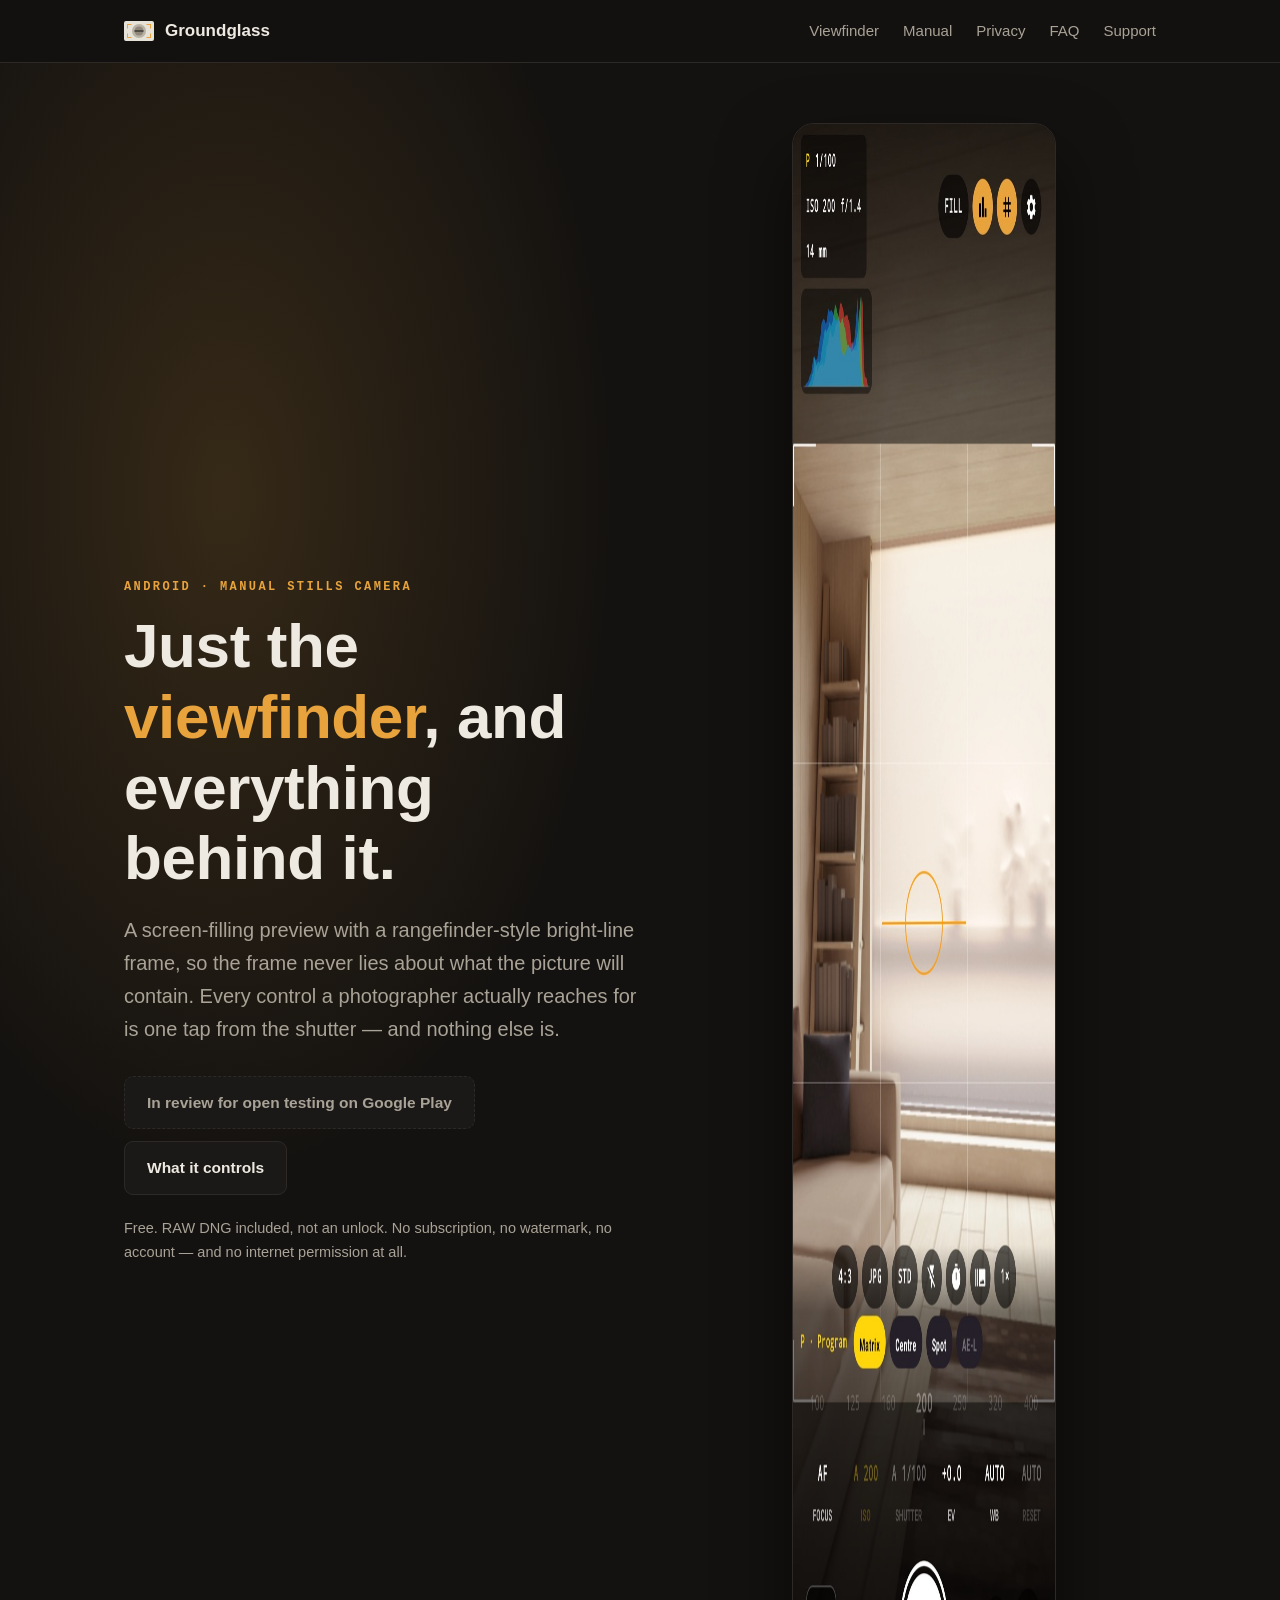
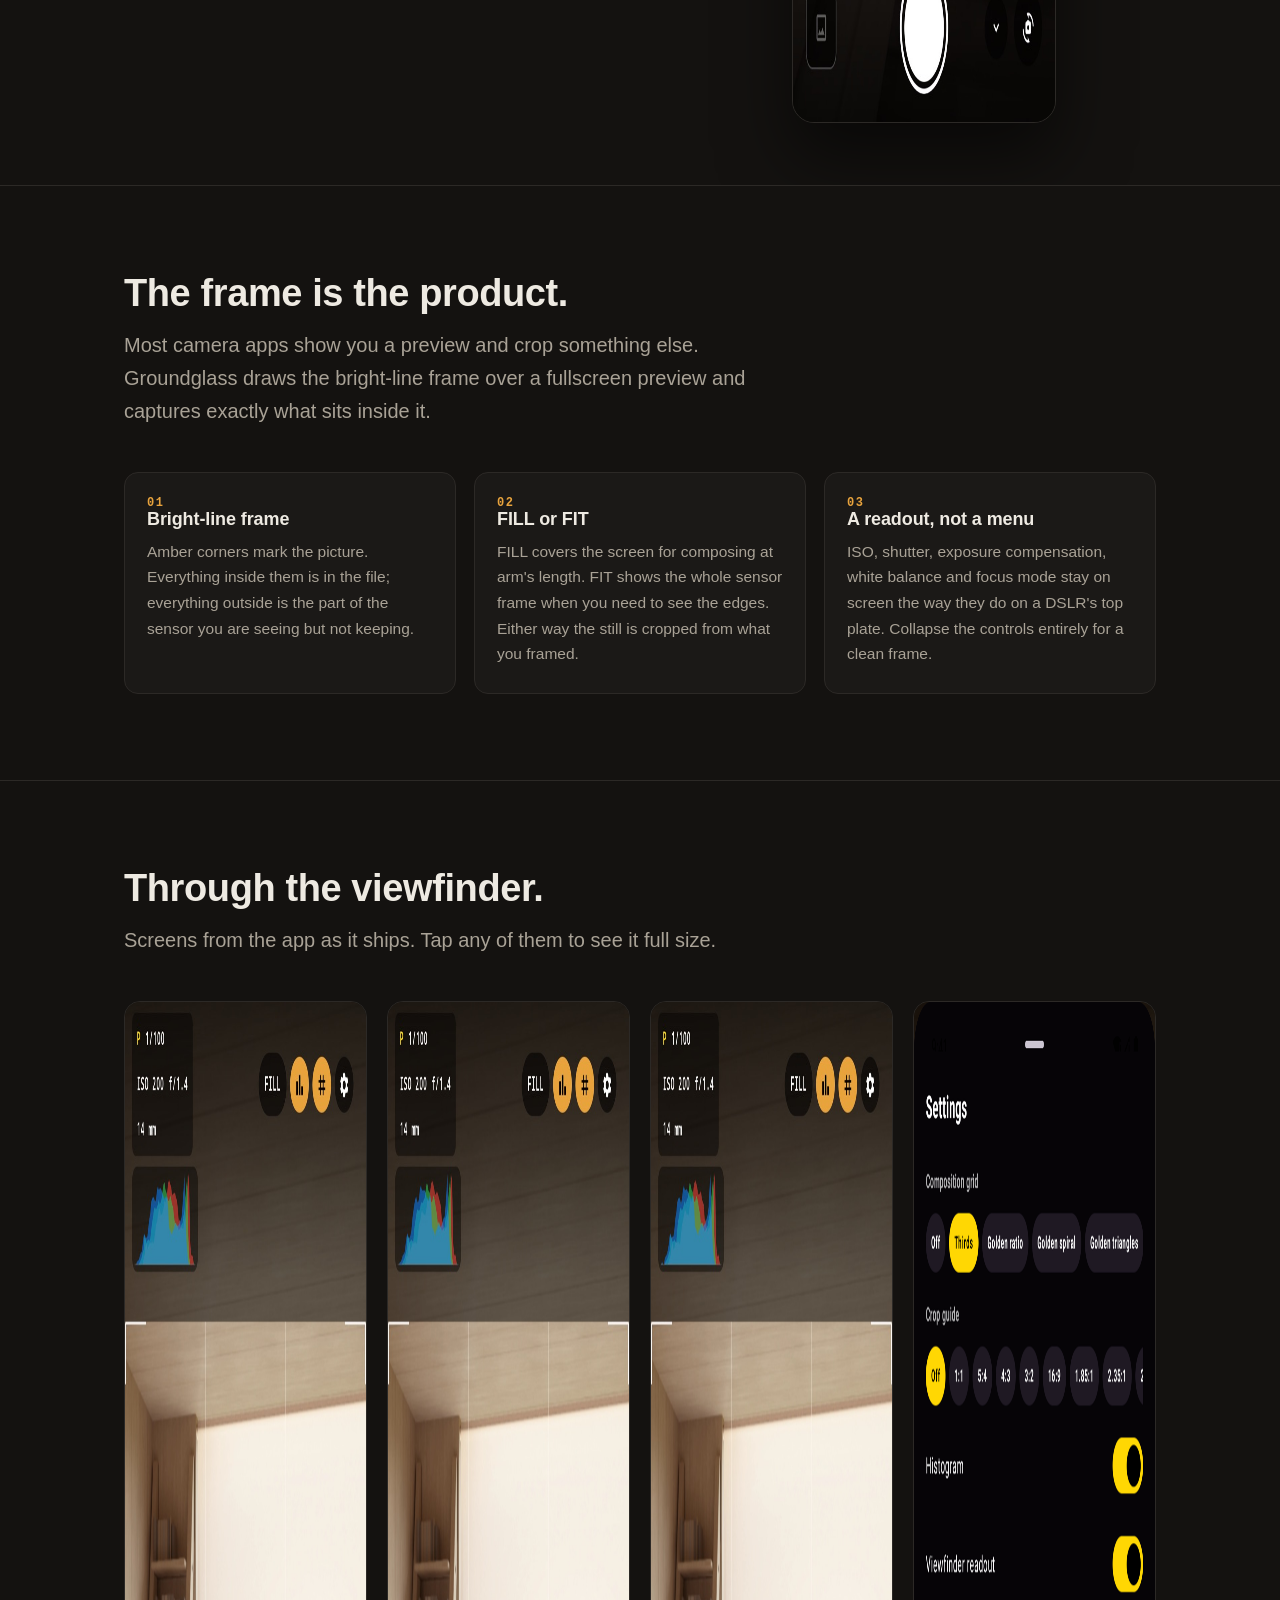
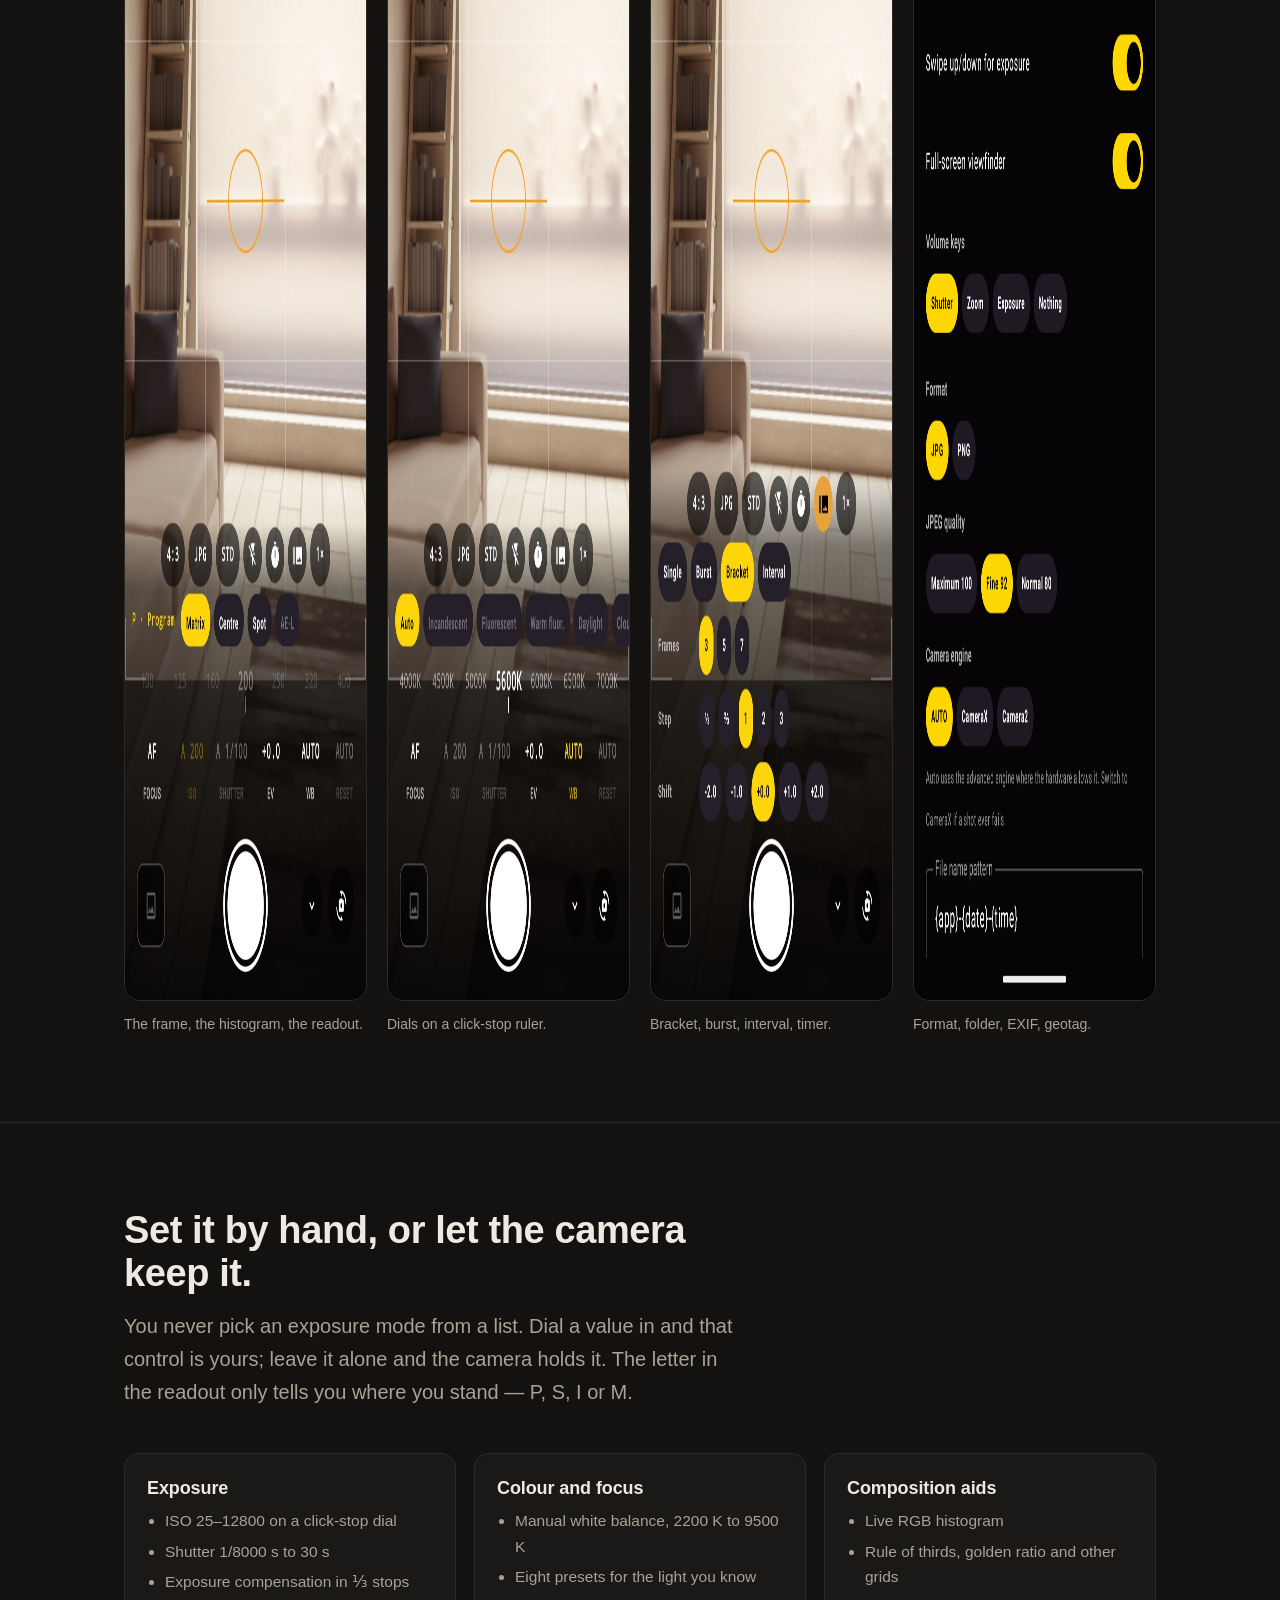
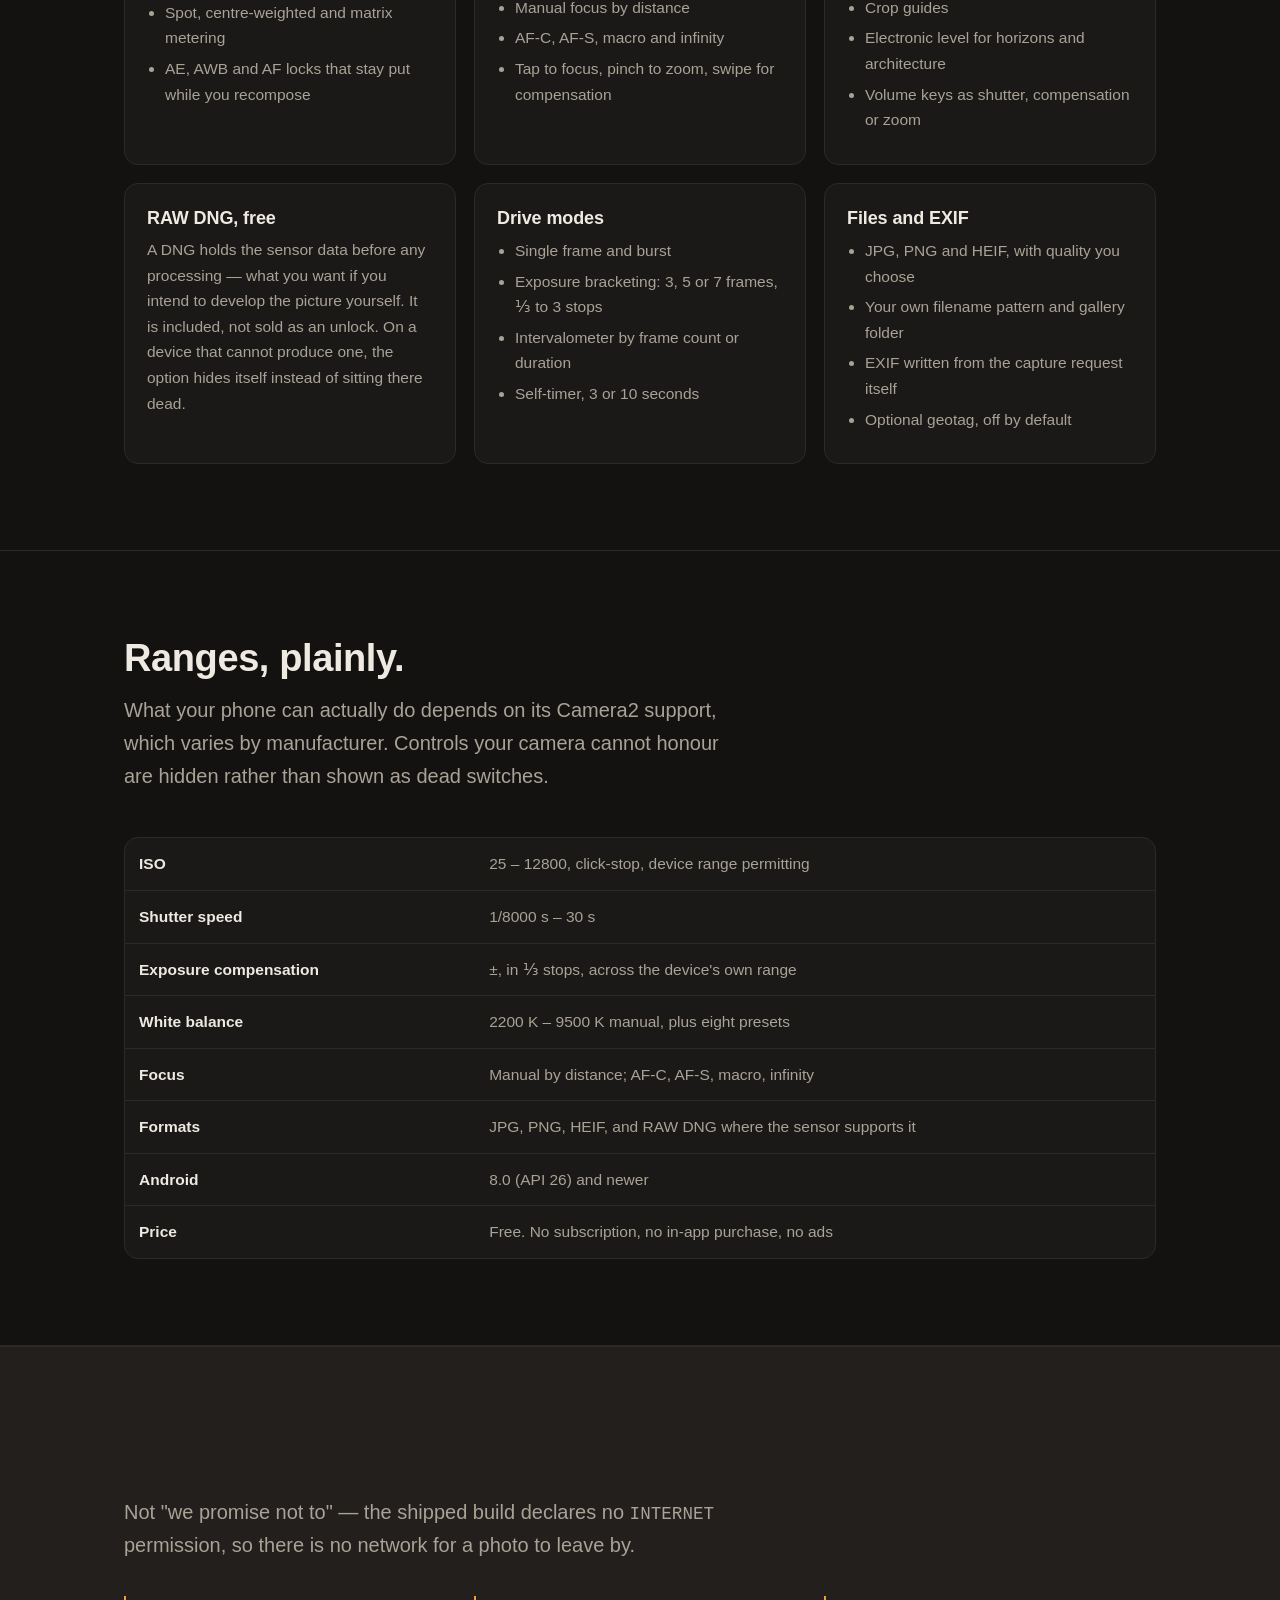
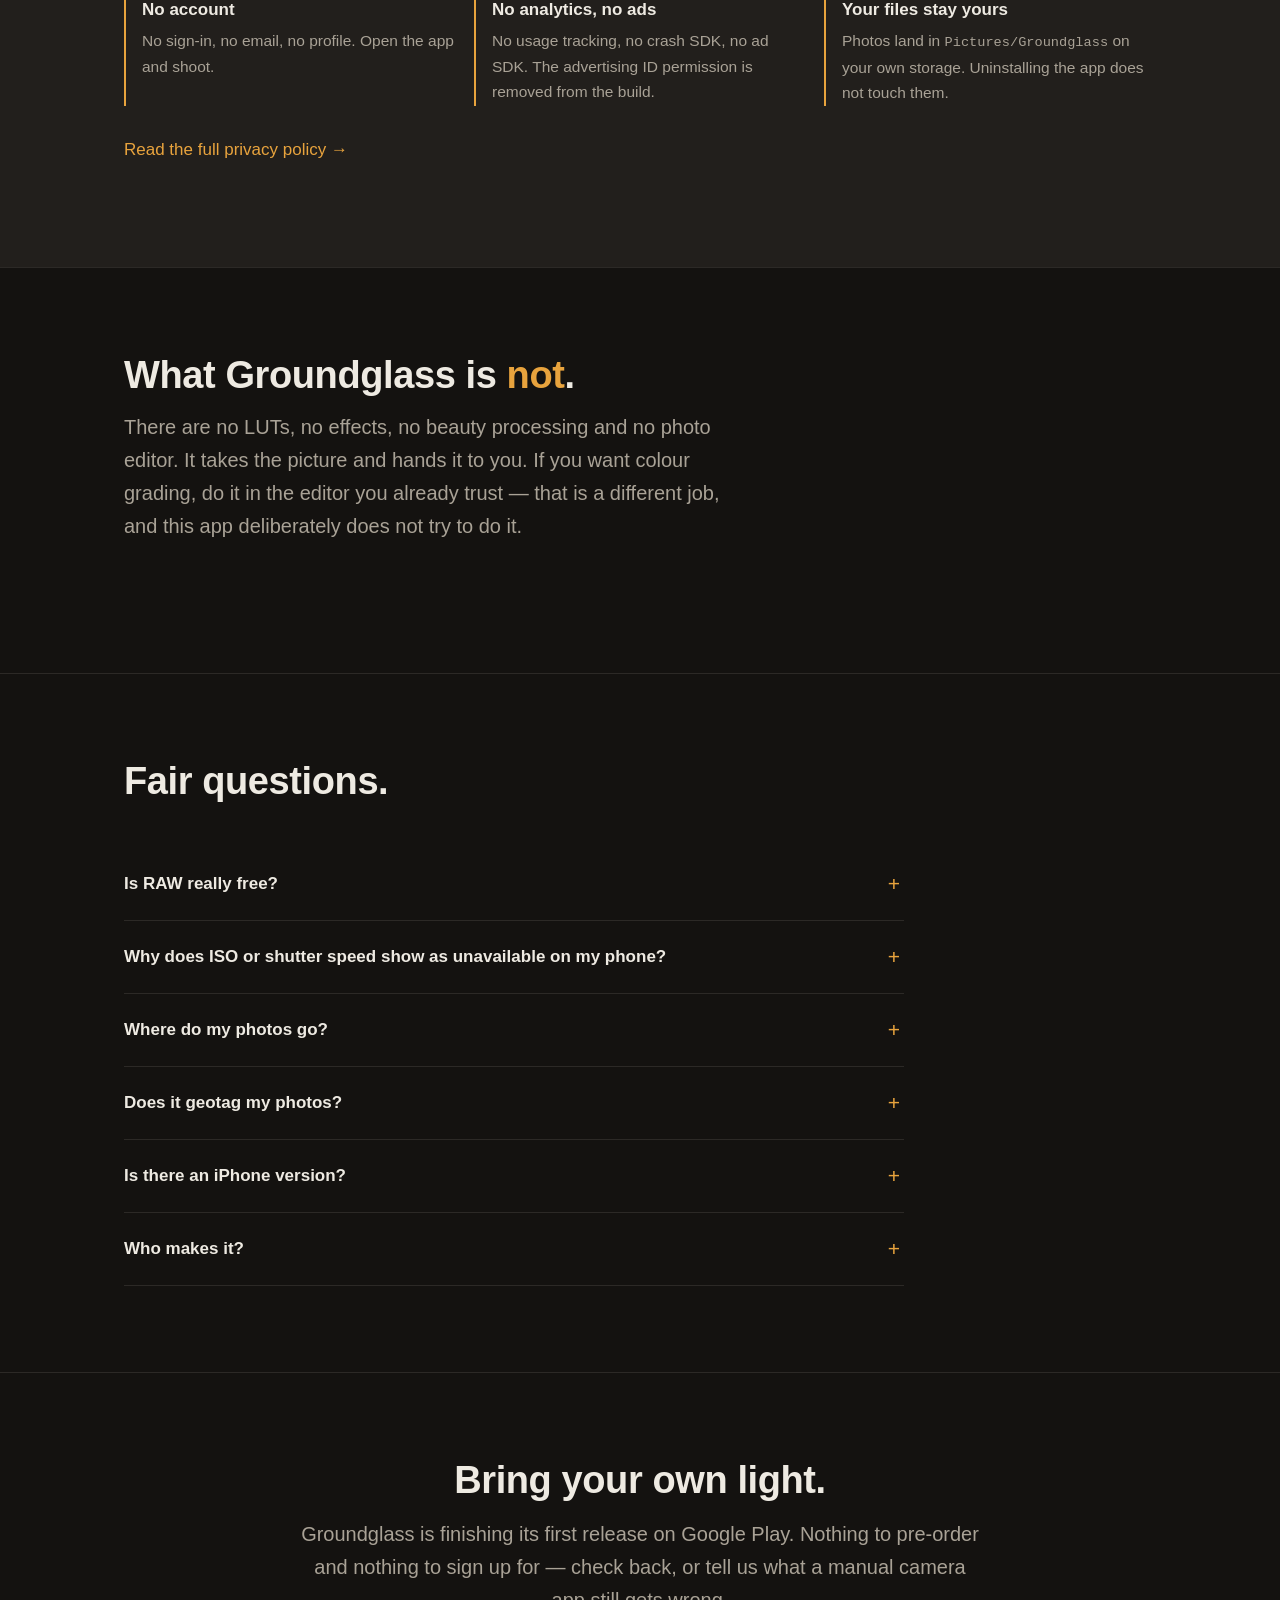
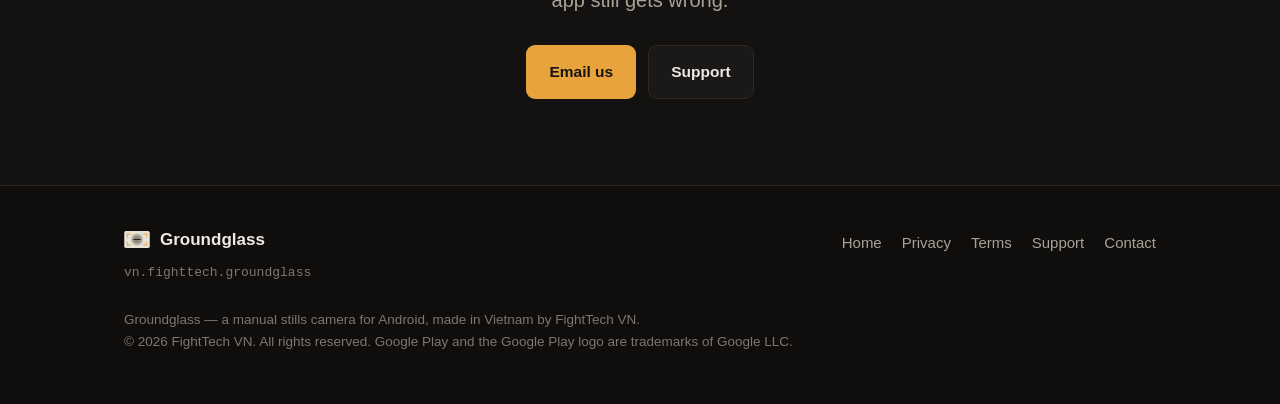
==== index.html @ 5270815b "Groundglass site: landing page, privacy policy, terms and support Groundglass moves off the FilCam s" ====
<!DOCTYPE html>
<html lang="en">
<head>
<meta charset="UTF-8">
<meta name="viewport" content="width=device-width, initial-scale=1.0, viewport-fit=cover">
<title>Groundglass — a manual camera for Android, and nothing else</title>
<meta name="description" content="Groundglass is a manual stills camera for Android: a fullscreen viewfinder with a rangefinder bright-line frame, ISO 25–12800, shutter to 30 seconds, Kelvin white balance, manual focus and free RAW DNG. No subscription, no account, no internet permission.">
<link rel="canonical" href="https://trunghieuvn.github.io/groundglass/">
<meta name="robots" content="index, follow">
<meta name="theme-color" content="#141210">
<link rel="icon" href="assets/favicon.svg" type="image/svg+xml">
<link rel="apple-touch-icon" href="assets/icon.png">

<meta property="og:type" content="website">
<meta property="og:site_name" content="Groundglass">
<meta property="og:title" content="Groundglass — a manual camera for Android, and nothing else">
<meta property="og:description" content="A fullscreen viewfinder with a bright-line frame, full manual exposure, and free RAW DNG. No subscription, no account, no internet permission.">
<meta property="og:url" content="https://trunghieuvn.github.io/groundglass/">
<meta property="og:image" content="https://trunghieuvn.github.io/groundglass/assets/feature.png">
<meta name="twitter:card" content="summary_large_image">
<meta name="twitter:title" content="Groundglass — a manual camera for Android">
<meta name="twitter:description" content="Fullscreen viewfinder, full manual control, free RAW DNG. No account, no ads, no network permission.">
<meta name="twitter:image" content="https://trunghieuvn.github.io/groundglass/assets/feature.png">

<link rel="stylesheet" href="css/style.css">
<script type="application/ld+json">
{
  "@context": "https://schema.org",
  "@type": "SoftwareApplication",
  "name": "Groundglass: Manual Camera",
  "operatingSystem": "Android 8.0+",
  "applicationCategory": "MultimediaApplication",
  "url": "https://trunghieuvn.github.io/groundglass/",
  "author": { "@type": "Organization", "name": "FightTech VN" },
  "offers": { "@type": "Offer", "price": "0", "priceCurrency": "USD" }
}
</script>
</head>
<body>

<nav>
  <div class="wrap">
    <a class="brand" href="./">
      <svg viewBox="0 0 60 40" width="30" height="20" aria-hidden="true">
        <rect x="0" y="0" width="60" height="40" rx="4" fill="#E7E2D8"/>
        <circle cx="30" cy="20" r="14" fill="#B9B2A4"/>
        <circle cx="30" cy="20" r="9" fill="#8E877A"/>
        <rect x="21" y="19" width="18" height="2" fill="#141210"/>
        <path d="M6,6 h9 v2 h-7 v7 h-2 z M54,6 h-9 v2 h7 v7 h2 z M6,34 h9 v-2 h-7 v-7 h-2 z M54,34 h-9 v-2 h7 v-7 h2 z" fill="#E8A33D"/>
      </svg>
      Groundglass
    </a>
    <div class="links">
      <a href="#finder" class="hide-sm">Viewfinder</a>
      <a href="#manual" class="hide-sm">Manual</a>
      <a href="#privacy" class="hide-sm">Privacy</a>
      <a href="#faq">FAQ</a>
      <a href="support.html">Support</a>
    </div>
  </div>
</nav>

<header class="hero">
  <div class="wrap">
    <div>
      <p class="eyebrow">Android · manual stills camera</p>
      <h1>Just the <span class="accent">viewfinder</span>, and everything behind it.</h1>
      <p class="lede">A screen-filling preview with a rangefinder-style bright-line frame, so the frame never lies about what the picture will contain. Every control a photographer actually reaches for is one tap from the shutter — and nothing else is.</p>
      <div class="btn-row">
        <!-- The listing is in review for open testing; the public Play URL
             404s until it opens. On launch day replace this span with
             <a class="btn btn-primary" href="https://play.google.com/store/apps/details?id=vn.fighttech.groundglass"> -->
        <span class="btn btn-ghost" style="border-style: dashed; color: var(--muted)">In review for open testing on Google Play</span>
        <a class="btn btn-ghost" href="#manual">What it controls</a>
      </div>
      <p class="fineprint">Free. RAW DNG included, not an unlock. No subscription, no watermark, no account — and no internet permission at all.</p>
    </div>
    <div>
      <img class="shot-hero" src="screenshots/1_viewfinder.jpg" width="720" height="1600" alt="The Groundglass viewfinder filling the screen, with amber bright-line corners and the exposure readout along the bottom" fetchpriority="high">
    </div>
  </div>
</header>

<section class="bordered" id="finder">
  <div class="wrap">
    <div class="section-head">
      <h2 class="reveal">The frame is the product.</h2>
      <p class="lede reveal">Most camera apps show you a preview and crop something else. Groundglass draws the bright-line frame over a fullscreen preview and captures exactly what sits inside it.</p>
    </div>
    <div class="grid">
      <div class="card reveal">
        <p class="num">01</p>
        <h3>Bright-line frame</h3>
        <p>Amber corners mark the picture. Everything inside them is in the file; everything outside is the part of the sensor you are seeing but not keeping.</p>
      </div>
      <div class="card reveal">
        <p class="num">02</p>
        <h3>FILL or FIT</h3>
        <p>FILL covers the screen for composing at arm's length. FIT shows the whole sensor frame when you need to see the edges. Either way the still is cropped from what you framed.</p>
      </div>
      <div class="card reveal">
        <p class="num">03</p>
        <h3>A readout, not a menu</h3>
        <p>ISO, shutter, exposure compensation, white balance and focus mode stay on screen the way they do on a DSLR's top plate. Collapse the controls entirely for a clean frame.</p>
      </div>
    </div>
  </div>
</section>

<section class="bordered" id="shots">
  <div class="wrap">
    <div class="section-head">
      <h2 class="reveal">Through the viewfinder.</h2>
      <p class="lede reveal">Screens from the app as it ships. Tap any of them to see it full size.</p>
    </div>
    <div class="rail">
      <figure class="reveal">
        <img src="screenshots/1_viewfinder.jpg" width="720" height="1600" loading="lazy" alt="Fullscreen viewfinder with bright-line frame and exposure readout">
        <figcaption>The frame, the histogram, the readout.</figcaption>
      </figure>
      <figure class="reveal">
        <img src="screenshots/2_manual.jpg" width="720" height="1600" loading="lazy" alt="Manual controls open, showing the white balance Kelvin ruler and exposure dials">
        <figcaption>Dials on a click-stop ruler.</figcaption>
      </figure>
      <figure class="reveal">
        <img src="screenshots/3_bracket.jpg" width="720" height="1600" loading="lazy" alt="Drive mode panel with exposure bracketing, burst, intervalometer and self-timer">
        <figcaption>Bracket, burst, interval, timer.</figcaption>
      </figure>
      <figure class="reveal">
        <img src="screenshots/4_settings.png" width="720" height="1600" loading="lazy" alt="Settings screen listing file format, folder, EXIF and geotag options">
        <figcaption>Format, folder, EXIF, geotag.</figcaption>
      </figure>
    </div>
  </div>
</section>

<section class="bordered" id="manual">
  <div class="wrap">
    <div class="section-head">
      <h2 class="reveal">Set it by hand, or let the camera keep it.</h2>
      <p class="lede reveal">You never pick an exposure mode from a list. Dial a value in and that control is yours; leave it alone and the camera holds it. The letter in the readout only tells you where you stand — P, S, I or M.</p>
    </div>
    <div class="grid">
      <div class="card reveal">
        <h3>Exposure</h3>
        <ul>
          <li>ISO 25–12800 on a click-stop dial</li>
          <li>Shutter 1/8000 s to 30 s</li>
          <li>Exposure compensation in ⅓ stops</li>
          <li>Spot, centre-weighted and matrix metering</li>
          <li>AE, AWB and AF locks that stay put while you recompose</li>
        </ul>
      </div>
      <div class="card reveal">
        <h3>Colour and focus</h3>
        <ul>
          <li>Manual white balance, 2200 K to 9500 K</li>
          <li>Eight presets for the light you know</li>
          <li>Manual focus by distance</li>
          <li>AF-C, AF-S, macro and infinity</li>
          <li>Tap to focus, pinch to zoom, swipe for compensation</li>
        </ul>
      </div>
      <div class="card reveal">
        <h3>Composition aids</h3>
        <ul>
          <li>Live RGB histogram</li>
          <li>Rule of thirds, golden ratio and other grids</li>
          <li>Crop guides</li>
          <li>Electronic level for horizons and architecture</li>
          <li>Volume keys as shutter, compensation or zoom</li>
        </ul>
      </div>
      <div class="card reveal">
        <h3>RAW DNG, free</h3>
        <p>A DNG holds the sensor data before any processing — what you want if you intend to develop the picture yourself. It is included, not sold as an unlock. On a device that cannot produce one, the option hides itself instead of sitting there dead.</p>
      </div>
      <div class="card reveal">
        <h3>Drive modes</h3>
        <ul>
          <li>Single frame and burst</li>
          <li>Exposure bracketing: 3, 5 or 7 frames, ⅓ to 3 stops</li>
          <li>Intervalometer by frame count or duration</li>
          <li>Self-timer, 3 or 10 seconds</li>
        </ul>
      </div>
      <div class="card reveal">
        <h3>Files and EXIF</h3>
        <ul>
          <li>JPG, PNG and HEIF, with quality you choose</li>
          <li>Your own filename pattern and gallery folder</li>
          <li>EXIF written from the capture request itself</li>
          <li>Optional geotag, off by default</li>
        </ul>
      </div>
    </div>
  </div>
</section>

<section class="bordered">
  <div class="wrap">
    <div class="section-head">
      <h2 class="reveal">Ranges, plainly.</h2>
      <p class="lede reveal">What your phone can actually do depends on its Camera2 support, which varies by manufacturer. Controls your camera cannot honour are hidden rather than shown as dead switches.</p>
    </div>
    <div class="spec-wrap reveal">
      <table class="spec">
        <tr><th>ISO</th><td>25 – 12800, click-stop, device range permitting</td></tr>
        <tr><th>Shutter speed</th><td>1/8000 s – 30 s</td></tr>
        <tr><th>Exposure compensation</th><td>±, in ⅓ stops, across the device's own range</td></tr>
        <tr><th>White balance</th><td>2200 K – 9500 K manual, plus eight presets</td></tr>
        <tr><th>Focus</th><td>Manual by distance; AF-C, AF-S, macro, infinity</td></tr>
        <tr><th>Formats</th><td>JPG, PNG, HEIF, and RAW DNG where the sensor supports it</td></tr>
        <tr><th>Android</th><td>8.0 (API 26) and newer</td></tr>
        <tr><th>Price</th><td>Free. No subscription, no in-app purchase, no ads</td></tr>
      </table>
    </div>
  </div>
</section>

<section class="band" id="privacy">
  <div class="wrap">
    <h2 class="reveal">It cannot send your photos anywhere.</h2>
    <p class="lede reveal">Not "we promise not to" — the shipped build declares no <code>INTERNET</code> permission, so there is no network for a photo to leave by.</p>
    <div class="cols">
      <div class="reveal"><strong>No account</strong><p>No sign-in, no email, no profile. Open the app and shoot.</p></div>
      <div class="reveal"><strong>No analytics, no ads</strong><p>No usage tracking, no crash SDK, no ad SDK. The advertising ID permission is removed from the build.</p></div>
      <div class="reveal"><strong>Your files stay yours</strong><p>Photos land in <code>Pictures/Groundglass</code> on your own storage. Uninstalling the app does not touch them.</p></div>
    </div>
    <p style="margin-top:30px" class="reveal"><a href="privacy.html">Read the full privacy policy →</a></p>
  </div>
</section>

<section class="bordered">
  <div class="wrap">
    <div class="section-head">
      <h2 class="reveal">What Groundglass is <span class="accent">not</span>.</h2>
      <p class="lede reveal">There are no LUTs, no effects, no beauty processing and no photo editor. It takes the picture and hands it to you. If you want colour grading, do it in the editor you already trust — that is a different job, and this app deliberately does not try to do it.</p>
    </div>
  </div>
</section>

<section class="bordered" id="faq">
  <div class="wrap">
    <div class="section-head">
      <h2 class="reveal">Fair questions.</h2>
    </div>
    <div class="faq reveal">
      <details>
        <summary>Is RAW really free?</summary>
        <p>Yes. DNG capture is part of the app, not an unlock, and there is nothing to buy in Groundglass at all. Whether your phone can produce a DNG is up to its camera hardware and firmware, not to us.</p>
      </details>
      <details>
        <summary>Why does ISO or shutter speed show as unavailable on my phone?</summary>
        <p>Manual sensor control is an optional Camera2 capability. Some devices — and most emulators — expose the camera without it, and no app can dial in ISO or shutter speed there. Groundglass hides those controls instead of showing switches that do nothing.</p>
      </details>
      <details>
        <summary>Where do my photos go?</summary>
        <p>Into <code>Pictures/Groundglass</code> in your device's own storage by default, registered with the media library so your Gallery sees them immediately. You can change the folder name and the filename pattern in settings.</p>
      </details>
      <details>
        <summary>Does it geotag my photos?</summary>
        <p>Only if you switch that on. It is off by default, and until you enable it the app never requests the location permission. When enabled, the coordinates are written into the EXIF of your own image files, on the device. Remember that the metadata travels with the file when you share it.</p>
      </details>
      <details>
        <summary>Is there an iPhone version?</summary>
        <p>No. Groundglass is Android only.</p>
      </details>
      <details>
        <summary>Who makes it?</summary>
        <p>FightTech VN, a small team in Vietnam. Write to <a href="mailto:trunghieu4121993@gmail.com">trunghieu4121993@gmail.com</a> — the address on the Play listing reaches the people who wrote the app.</p>
      </details>
    </div>
  </div>
</section>

<section class="cta">
  <div class="wrap">
    <h2 class="reveal">Bring your own light.</h2>
    <p class="lede reveal">Groundglass is finishing its first release on Google Play. Nothing to pre-order and nothing to sign up for — check back, or tell us what a manual camera app still gets wrong.</p>
    <div class="btn-row reveal">
      <a class="btn btn-primary" href="mailto:trunghieu4121993@gmail.com">Email us</a>
      <a class="btn btn-ghost" href="support.html">Support</a>
    </div>
  </div>
</section>

<footer>
  <div class="wrap">
    <div class="cols">
      <div>
        <div class="brand" style="gap:10px">
          <svg viewBox="0 0 60 40" width="26" height="17" aria-hidden="true">
            <rect x="0" y="0" width="60" height="40" rx="4" fill="#E7E2D8"/>
            <circle cx="30" cy="20" r="14" fill="#B9B2A4"/>
            <circle cx="30" cy="20" r="9" fill="#8E877A"/>
            <rect x="21" y="19" width="18" height="2" fill="#141210"/>
            <path d="M6,6 h9 v2 h-7 v7 h-2 z M54,6 h-9 v2 h7 v7 h2 z M6,34 h9 v-2 h-7 v-7 h-2 z M54,34 h-9 v-2 h7 v-7 h2 z" fill="#E8A33D"/>
          </svg>
          Groundglass
        </div>
        <div class="pkg" style="margin-top:8px">vn.fighttech.groundglass</div>
      </div>
      <div class="links">
        <a href="./">Home</a>
        <a href="privacy.html">Privacy</a>
        <a href="terms.html">Terms</a>
        <a href="support.html">Support</a>
        <a href="mailto:trunghieu4121993@gmail.com">Contact</a>
      </div>
    </div>
    <p class="fine">Groundglass — a manual stills camera for Android, made in Vietnam by FightTech VN.<br>
    © 2026 FightTech VN. All rights reserved. Google Play and the Google Play logo are trademarks of Google LLC.</p>
  </div>
</footer>

<div id="lightbox" aria-hidden="true"><img alt=""></div>
<script src="js/main.js"></script>
</body>
</html>
---- css/style.css ----
/* Groundglass — trunghieuvn.github.io/groundglass
   Its own sheet on purpose. Groundglass ships under a different developer
   account from the FilCam pages at /filmode-camera/, and the two listings must
   not read as re-skins of each other (docs/DSLR_MARKET_RESEARCH.md 6.3), so
   nothing here is copied from that site: the palette is the app's own —
   ink, frosted paper and the amber of the bright-line frame. */

:root {
  color-scheme: dark;
  --ink:    #141210;
  --ink-2:  #100e0d;
  --panel:  #1b1917;
  --panel-2:#221f1c;
  --paper:  #EEEAE2;
  --body:   #DCD6CC;
  --muted:  #A9A296;
  --amber:  #E8A33D;
  --amber-d:#c0821f;
  --rule:   #2c2926;
  --mono: ui-monospace, SFMono-Regular, "SF Mono", Menlo, Consolas, monospace;
  --sans: -apple-system, BlinkMacSystemFont, "Segoe UI", Roboto, Helvetica, Arial, sans-serif;
  --wrap: 1080px;
}

* { box-sizing: border-box; }
html { scroll-behavior: smooth; }
body {
  margin: 0;
  background: var(--ink);
  color: var(--body);
  font: 17px/1.65 var(--sans);
  -webkit-font-smoothing: antialiased;
  text-rendering: optimizeLegibility;
}
img { max-width: 100%; display: block; }
a { color: var(--amber); text-decoration: none; }
a:hover { color: #f3b45a; }
.wrap { max-width: var(--wrap); margin: 0 auto; padding: 0 24px; }
.center { text-align: center; }

/* ---------- type ---------- */
h1, h2, h3 { color: var(--paper); letter-spacing: -.4px; line-height: 1.14; margin: 0; }
h1 { font-size: clamp(38px, 6.2vw, 62px); }
h2 { font-size: clamp(27px, 3.6vw, 38px); }
h3 { font-size: 18px; letter-spacing: -.1px; }
.accent { color: var(--amber); }
.lede { font-size: clamp(17px, 2vw, 20px); color: var(--muted); max-width: 62ch; }
.eyebrow {
  font: 600 12px/1 var(--mono); letter-spacing: 2.4px; text-transform: uppercase;
  color: var(--amber); margin: 0 0 18px;
}
code, .mono { font-family: var(--mono); font-size: .88em; }

/* ---------- nav ---------- */
nav {
  position: sticky; top: 0; z-index: 40;
  background: rgba(20,18,16,.88);
  backdrop-filter: saturate(150%) blur(12px);
  border-bottom: 1px solid var(--rule);
}
nav .wrap { display: flex; align-items: center; gap: 26px; height: 62px; }
.brand { display: flex; align-items: center; gap: 11px; color: var(--paper); font-weight: 600; }
.brand svg { display: block; flex: none; }
nav .links { margin-left: auto; display: flex; align-items: center; gap: 24px; }
nav .links a { color: var(--muted); font-size: 15px; }
nav .links a:hover { color: var(--paper); }
@media (max-width: 720px) { nav .links a.hide-sm { display: none; } }

/* ---------- buttons ---------- */
.btn {
  display: inline-flex; align-items: center; gap: 9px;
  padding: 13px 22px; border-radius: 9px; font-weight: 600; font-size: 15.5px;
  border: 1px solid transparent; white-space: nowrap;
}
.btn-primary { background: var(--amber); color: #171410; }
.btn-primary:hover { background: #f3b45a; color: #171410; }
.btn-ghost { border-color: var(--rule); color: var(--paper); background: var(--panel); }
.btn-ghost:hover { border-color: #4a453f; color: var(--paper); }
.btn-row { display: flex; flex-wrap: wrap; gap: 12px; align-items: center; }

/* ---------- hero ---------- */
.hero { position: relative; overflow: hidden; border-bottom: 1px solid var(--rule); }
.hero::before {
  content: ""; position: absolute; inset: -30% 40% 20% -25%;
  background: radial-gradient(closest-side, rgba(232,163,61,.16), transparent 72%);
  pointer-events: none;
}
.hero .wrap {
  position: relative; display: grid; grid-template-columns: 1.05fr .95fr;
  gap: 54px; align-items: center; padding-top: 60px; padding-bottom: 62px;
}
.hero p.lede { margin: 20px 0 30px; }
.hero .btn-row { margin-bottom: 22px; }
.hero .fineprint { color: var(--muted); font-size: 14.5px; margin: 0; }
.shot-hero {
  border: 1px solid var(--rule); border-radius: 22px; overflow: hidden;
  box-shadow: 0 34px 70px rgba(0,0,0,.55); background: var(--panel);
  max-width: 264px; margin: 0 auto;   /* a 720x1600 phone shot is 587px tall here;
                                         wider and the hero grows past one screen */
}
@media (max-width: 860px) {
  .hero .wrap { grid-template-columns: 1fr; gap: 40px; padding-top: 54px; padding-bottom: 58px; }
  .shot-hero { max-width: 260px; }
}

/* ---------- sections ---------- */
section { padding: 86px 0; }
.bordered { border-bottom: 1px solid var(--rule); }
.section-head { max-width: 66ch; margin-bottom: 44px; }
.section-head p { margin: 14px 0 0; }
@media (max-width: 720px) { section { padding: 60px 0; } }

/* ---------- screenshot rail ---------- */
.rail { display: grid; grid-template-columns: repeat(4, 1fr); gap: 20px; }
.rail figure { margin: 0; }
.rail img {
  border: 1px solid var(--rule); border-radius: 16px; cursor: zoom-in;
  background: var(--panel); transition: transform .25s ease, border-color .25s ease;
}
.rail img:hover { transform: translateY(-4px); border-color: #4a453f; }
.rail figcaption { color: var(--muted); font-size: 14px; margin-top: 12px; }
@media (max-width: 860px) { .rail { grid-template-columns: repeat(2, 1fr); } }

/* ---------- feature grid ---------- */
.grid { display: grid; grid-template-columns: repeat(3, 1fr); gap: 18px; }
.card {
  background: var(--panel); border: 1px solid var(--rule); border-radius: 14px;
  padding: 24px 22px 26px;
}
.card h3 { margin-bottom: 9px; }
.card p { margin: 0; font-size: 15.5px; color: var(--muted); }
.card ul { margin: 10px 0 0; padding-left: 18px; font-size: 15.5px; color: var(--muted); }
.card li { margin: 5px 0; }
.card .num { font: 600 12px/1 var(--mono); color: var(--amber); letter-spacing: 1.6px; }
@media (max-width: 900px) { .grid { grid-template-columns: repeat(2, 1fr); } }
@media (max-width: 620px) { .grid { grid-template-columns: 1fr; } }

/* ---------- spec table ---------- */
.spec { width: 100%; border-collapse: collapse; font-size: 15.5px; }
.spec th, .spec td { text-align: left; padding: 13px 14px; border-bottom: 1px solid var(--rule); vertical-align: top; }
.spec th { color: var(--paper); font-weight: 600; width: 34%; }
.spec td { color: var(--muted); }
.spec tr:last-child th, .spec tr:last-child td { border-bottom: 0; }
.spec-wrap { border: 1px solid var(--rule); border-radius: 14px; overflow: hidden; background: var(--panel); }

/* ---------- privacy band ---------- */
.band { background: var(--panel-2); border-top: 1px solid var(--rule); border-bottom: 1px solid var(--rule); }
.band .cols { display: grid; grid-template-columns: repeat(3, 1fr); gap: 18px; margin-top: 34px; }
.band .cols div { border-left: 2px solid var(--amber); padding-left: 16px; }
.band .cols strong { display: block; color: var(--paper); margin-bottom: 4px; }
.band .cols p { margin: 0; font-size: 15.5px; color: var(--muted); }
@media (max-width: 720px) { .band .cols { grid-template-columns: 1fr; } }

/* ---------- faq ---------- */
.faq { max-width: 780px; }
.faq details { border-bottom: 1px solid var(--rule); padding: 6px 0; }
.faq summary {
  cursor: pointer; list-style: none; padding: 16px 32px 16px 0; position: relative;
  color: var(--paper); font-weight: 600; font-size: 17px;
}
.faq summary::-webkit-details-marker { display: none; }
.faq summary::after {
  content: "+"; position: absolute; right: 4px; top: 50%; transform: translateY(-50%);
  color: var(--amber); font-weight: 400; font-size: 21px;
}
.faq details[open] summary::after { content: "\2013"; }
.faq p { margin: 0 0 18px; color: var(--muted); font-size: 15.5px; }

/* ---------- cta ---------- */
.cta { text-align: center; }
.cta .lede { margin: 16px auto 28px; }
.cta .btn-row { justify-content: center; }

/* ---------- footer ---------- */
footer { border-top: 1px solid var(--rule); background: var(--ink-2); padding: 40px 0 52px; }
footer .cols { display: flex; flex-wrap: wrap; gap: 26px 40px; align-items: baseline; }
footer .links { display: flex; flex-wrap: wrap; gap: 20px; margin-left: auto; }
footer a { color: var(--muted); font-size: 15px; }
footer a:hover { color: var(--paper); }
footer .fine { color: #7d776e; font-size: 13.5px; margin: 26px 0 0; line-height: 1.6; }
footer .pkg { color: #7d776e; font-family: var(--mono); font-size: 13px; }

/* ---------- legal pages ---------- */
.doc { max-width: 760px; padding-top: 46px; }
.doc h1 { font-size: clamp(30px, 4.4vw, 40px); }
.doc h2 { font-size: 21px; margin: 36px 0 10px; }
.doc .upd { color: var(--muted); font-size: 14.5px; margin: 8px 0 26px; }
.doc p, .doc li { font-size: 16.5px; }
.doc strong { color: var(--paper); }
.doc ul { padding-left: 20px; }
.doc li { margin: 9px 0; }
.doc code {
  background: var(--panel); border: 1px solid var(--rule);
  border-radius: 4px; padding: 1px 5px; font-size: 13.5px;
}
.doc .callout {
  background: var(--panel); border: 1px solid var(--rule);
  border-left: 3px solid var(--amber); border-radius: 8px; padding: 15px 18px;
}

/* ---------- reveal + lightbox ---------- */
.reveal { opacity: 0; transform: translateY(16px); transition: opacity .6s ease, transform .6s ease; }
.reveal.in { opacity: 1; transform: none; }
@media (prefers-reduced-motion: reduce) {
  html { scroll-behavior: auto; }
  .reveal { opacity: 1; transform: none; transition: none; }
}
#lightbox {
  position: fixed; inset: 0; z-index: 90; display: none;
  background: rgba(10,9,8,.94); align-items: center; justify-content: center; padding: 30px;
  cursor: zoom-out;
}
#lightbox.open { display: flex; }
#lightbox img { max-height: 92vh; width: auto; border-radius: 14px; border: 1px solid var(--rule); }
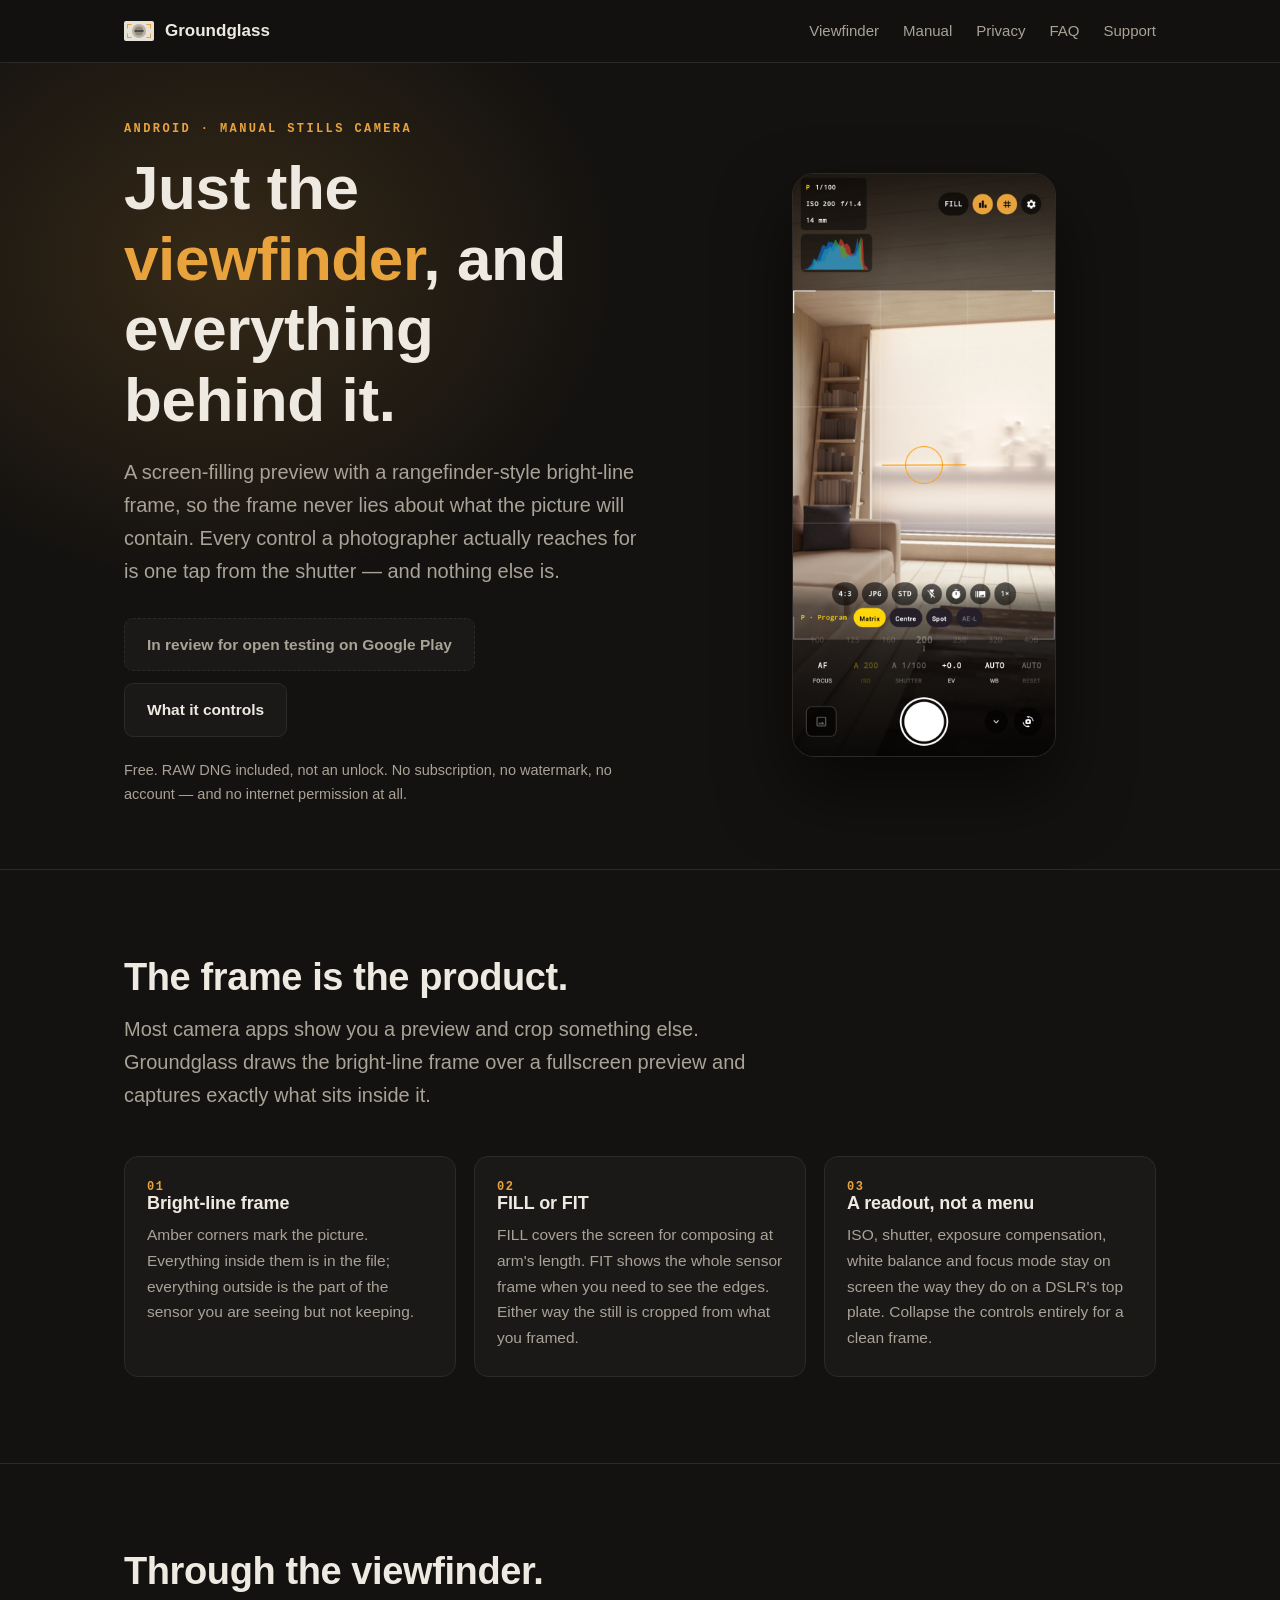
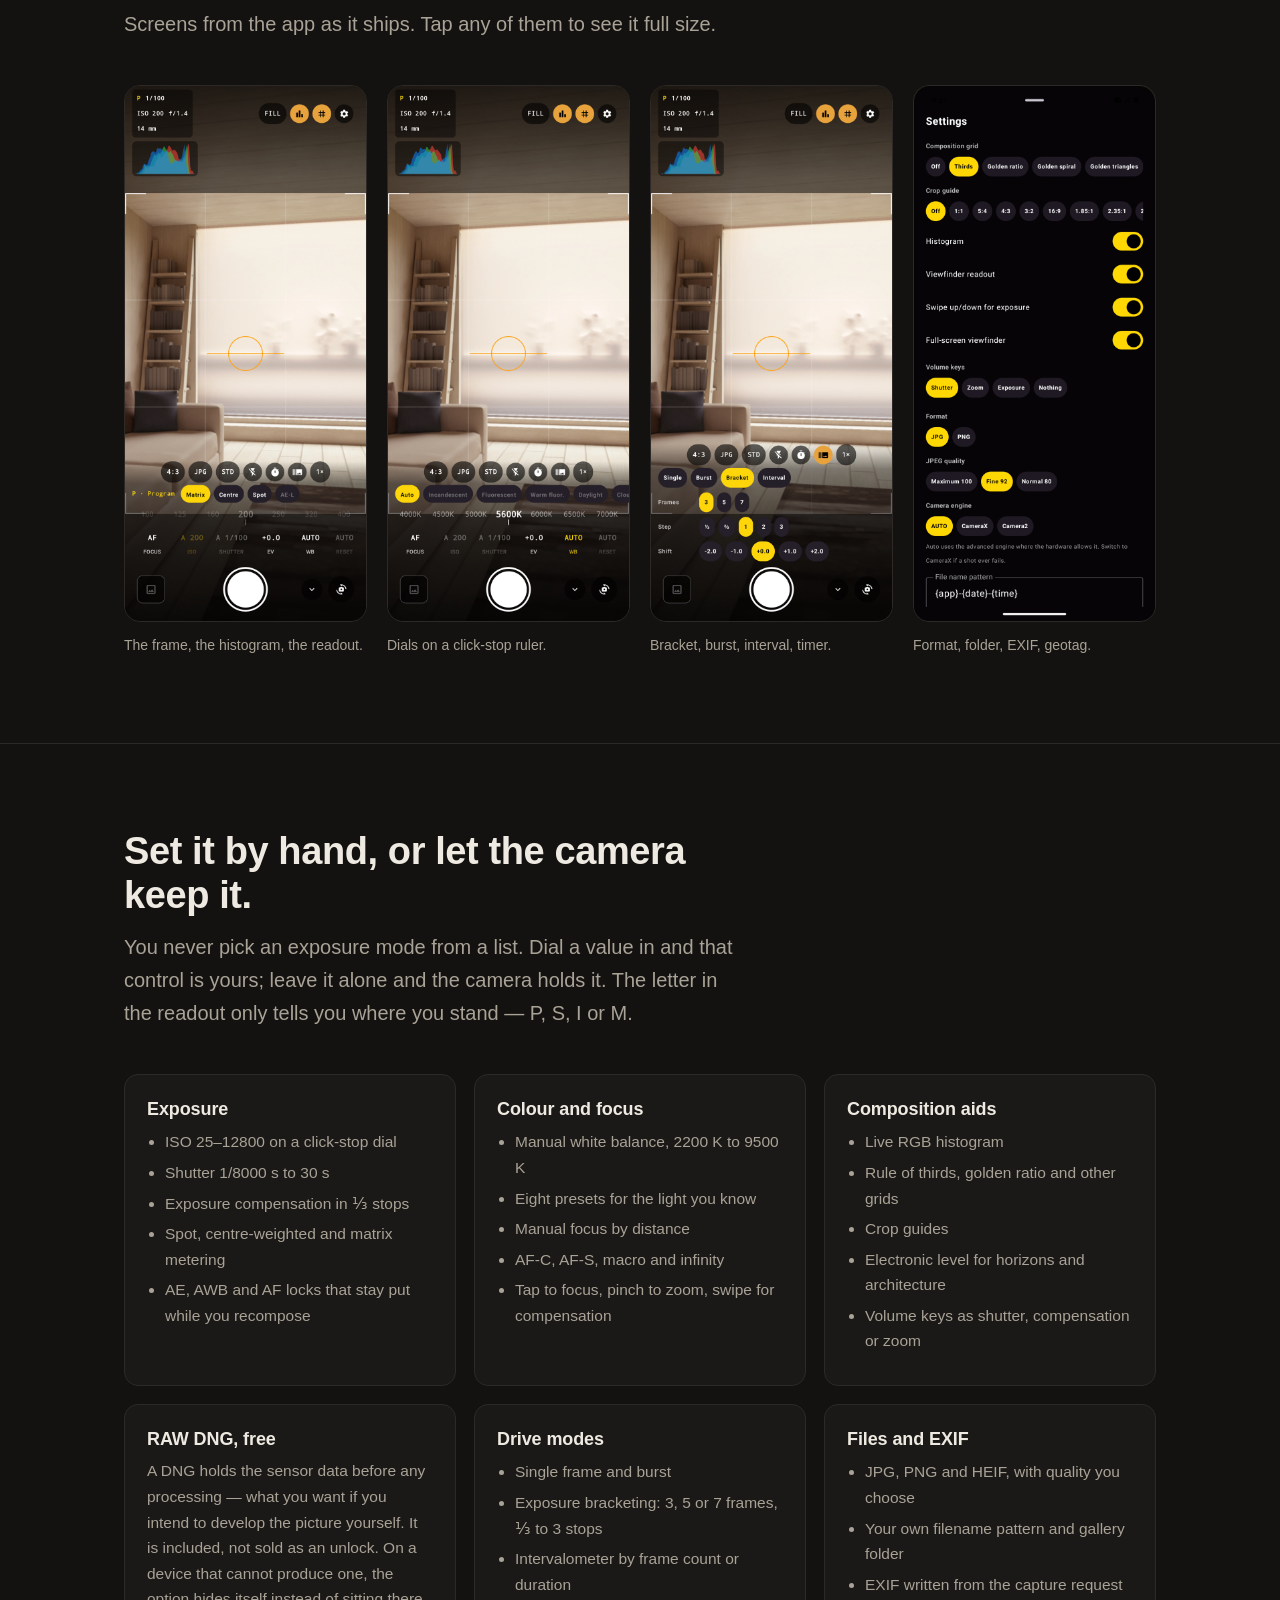
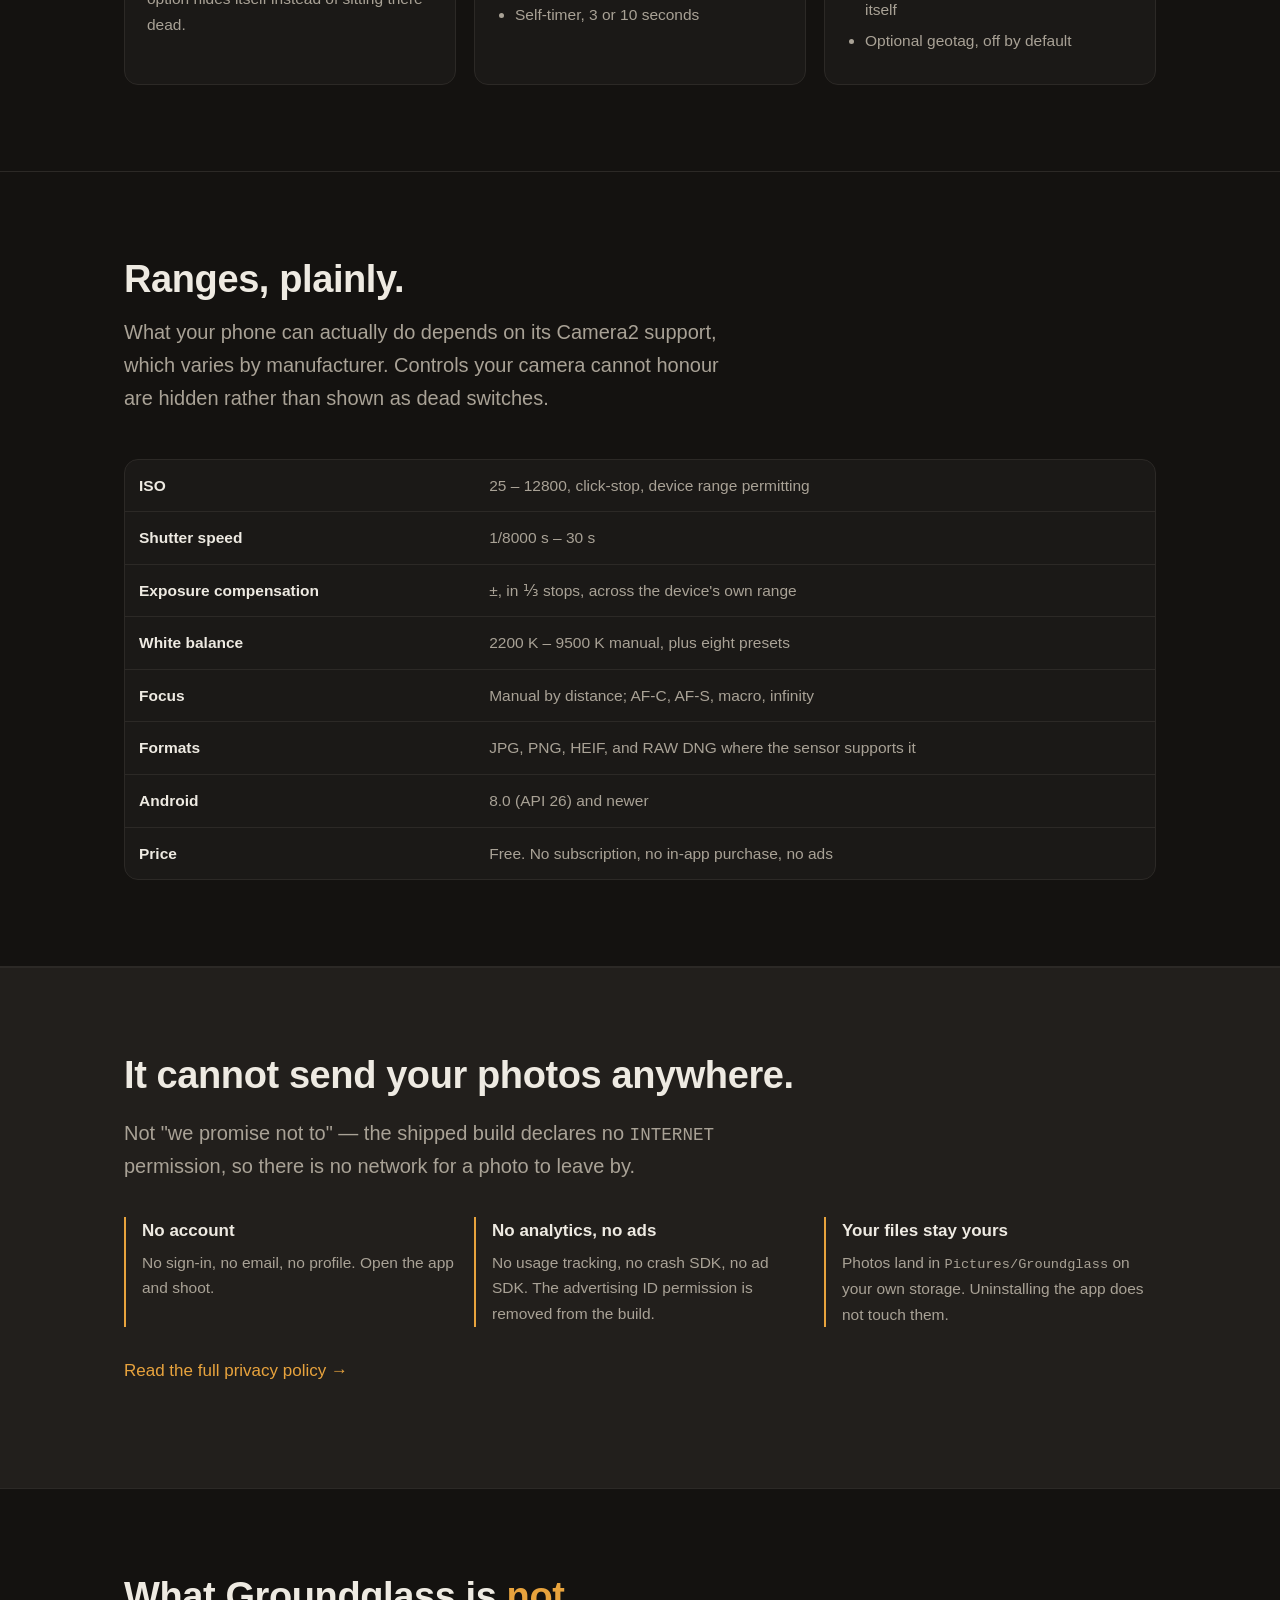
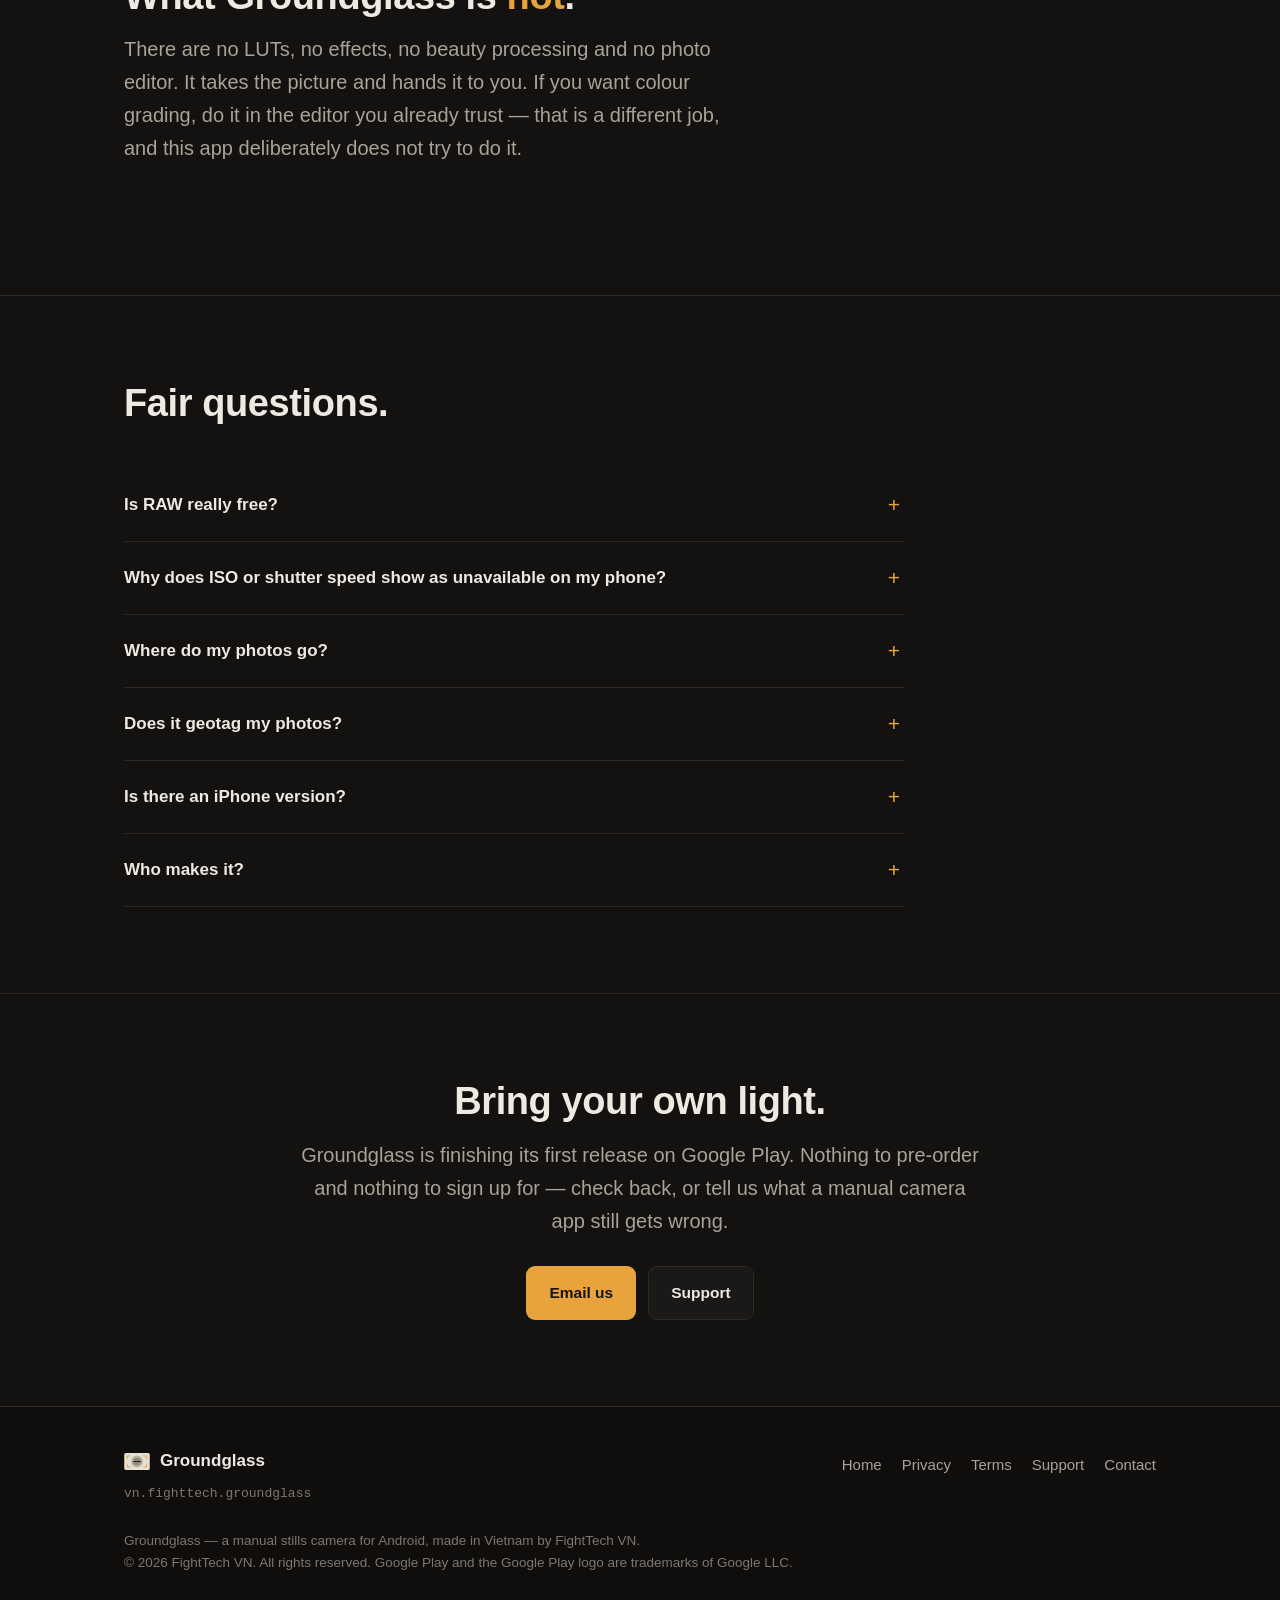
==== commit d9e5aa93: "Stop stretching the screenshots Every <img> carries width/height attributes, and the global img rule" ====
--- a/index.html
+++ b/index.html
@@ -22,7 +22,7 @@
 <meta name="twitter:description" content="Fullscreen viewfinder, full manual control, free RAW DNG. No account, no ads, no network permission.">
 <meta name="twitter:image" content="https://trunghieuvn.github.io/groundglass/assets/feature.png">
 
-<link rel="stylesheet" href="css/style.css">
+<link rel="stylesheet" href="css/style.css?v=20260907">
 <script type="application/ld+json">
 {
   "@context": "https://schema.org",
@@ -315,6 +315,6 @@
 </footer>
 
 <div id="lightbox" aria-hidden="true"><img alt=""></div>
-<script src="js/main.js"></script>
+<script src="js/main.js?v=20260907"></script>
 </body>
 </html>
--- a/css/style.css
+++ b/css/style.css
@@ -32,7 +32,7 @@
   -webkit-font-smoothing: antialiased;
   text-rendering: optimizeLegibility;
 }
-img { max-width: 100%; display: block; }
+img { max-width: 100%; height: auto; display: block; }  /* height:auto is load-bearing: every <img> carries width/height attributes, and without it the attribute height wins and a 720x1600 shot renders 262x1600 — stretched */
 a { color: var(--amber); text-decoration: none; }
 a:hover { color: #f3b45a; }
 .wrap { max-width: var(--wrap); margin: 0 auto; padding: 0 24px; }
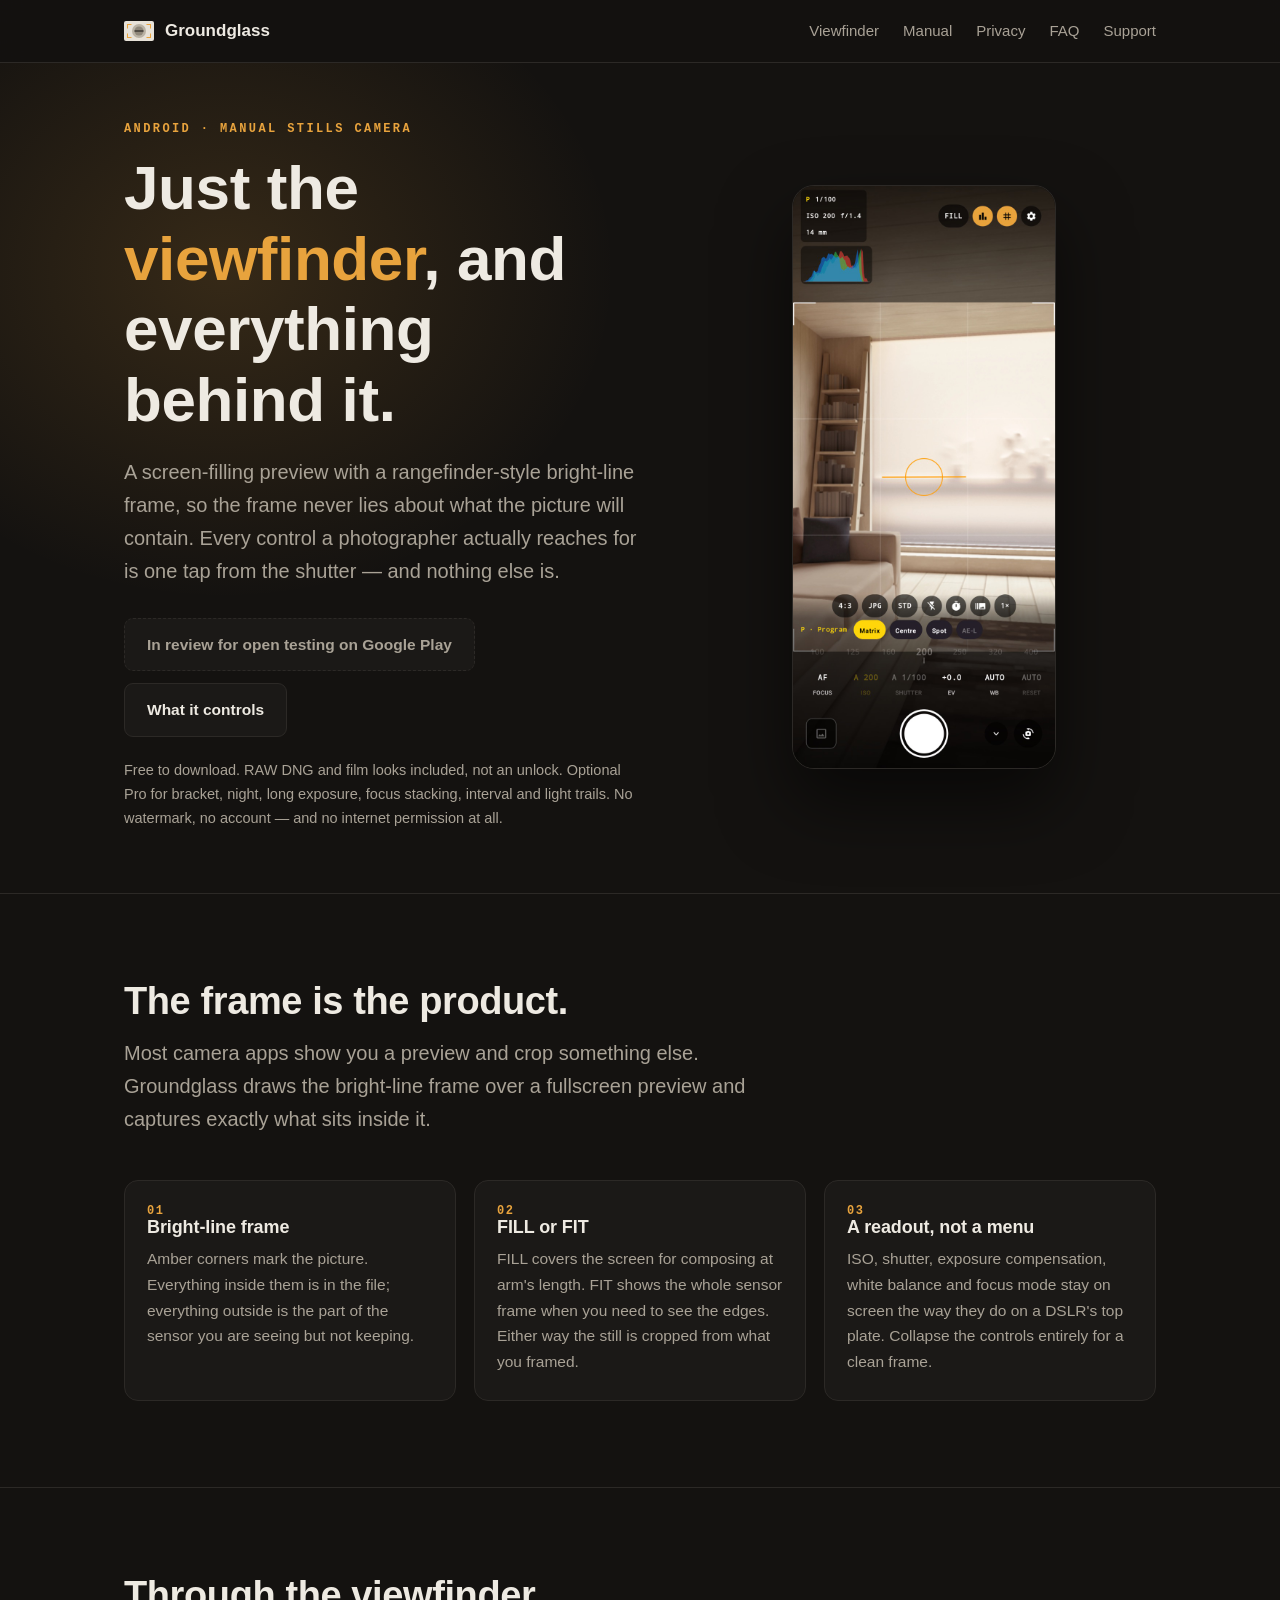
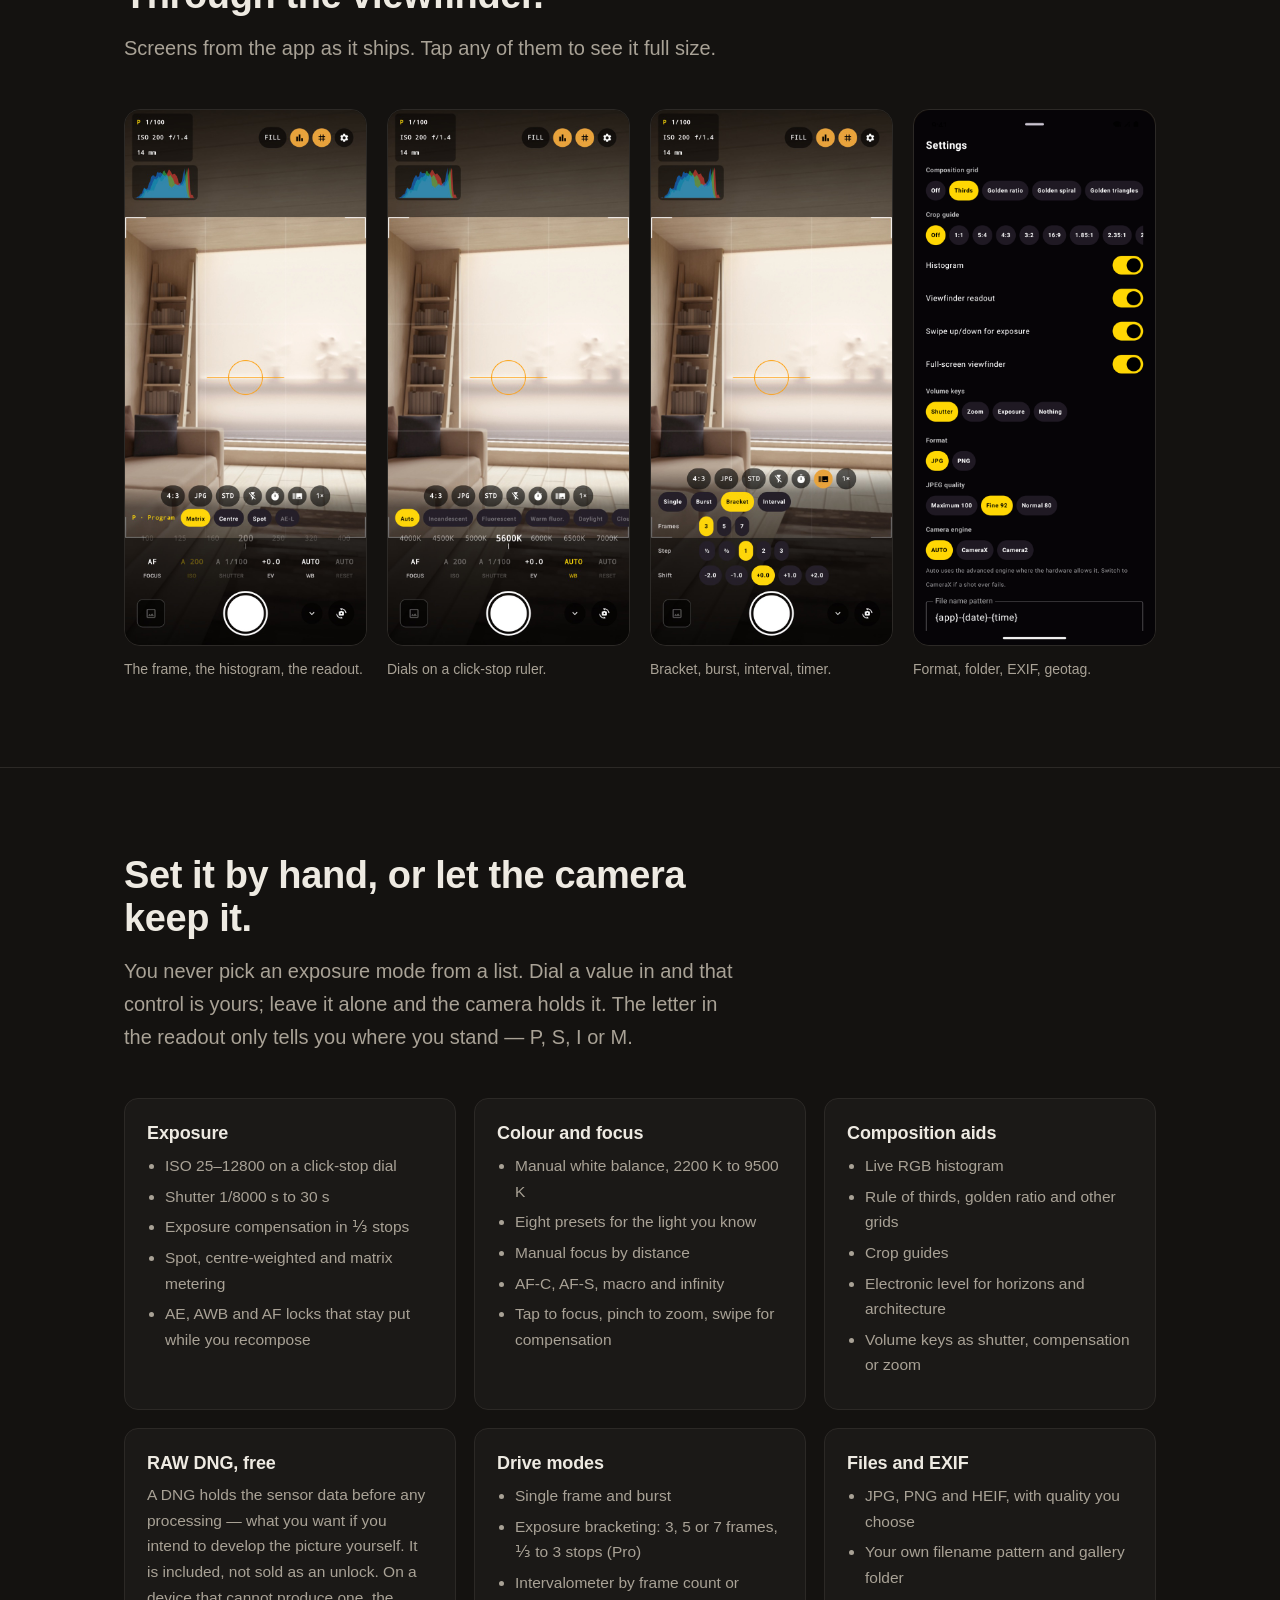
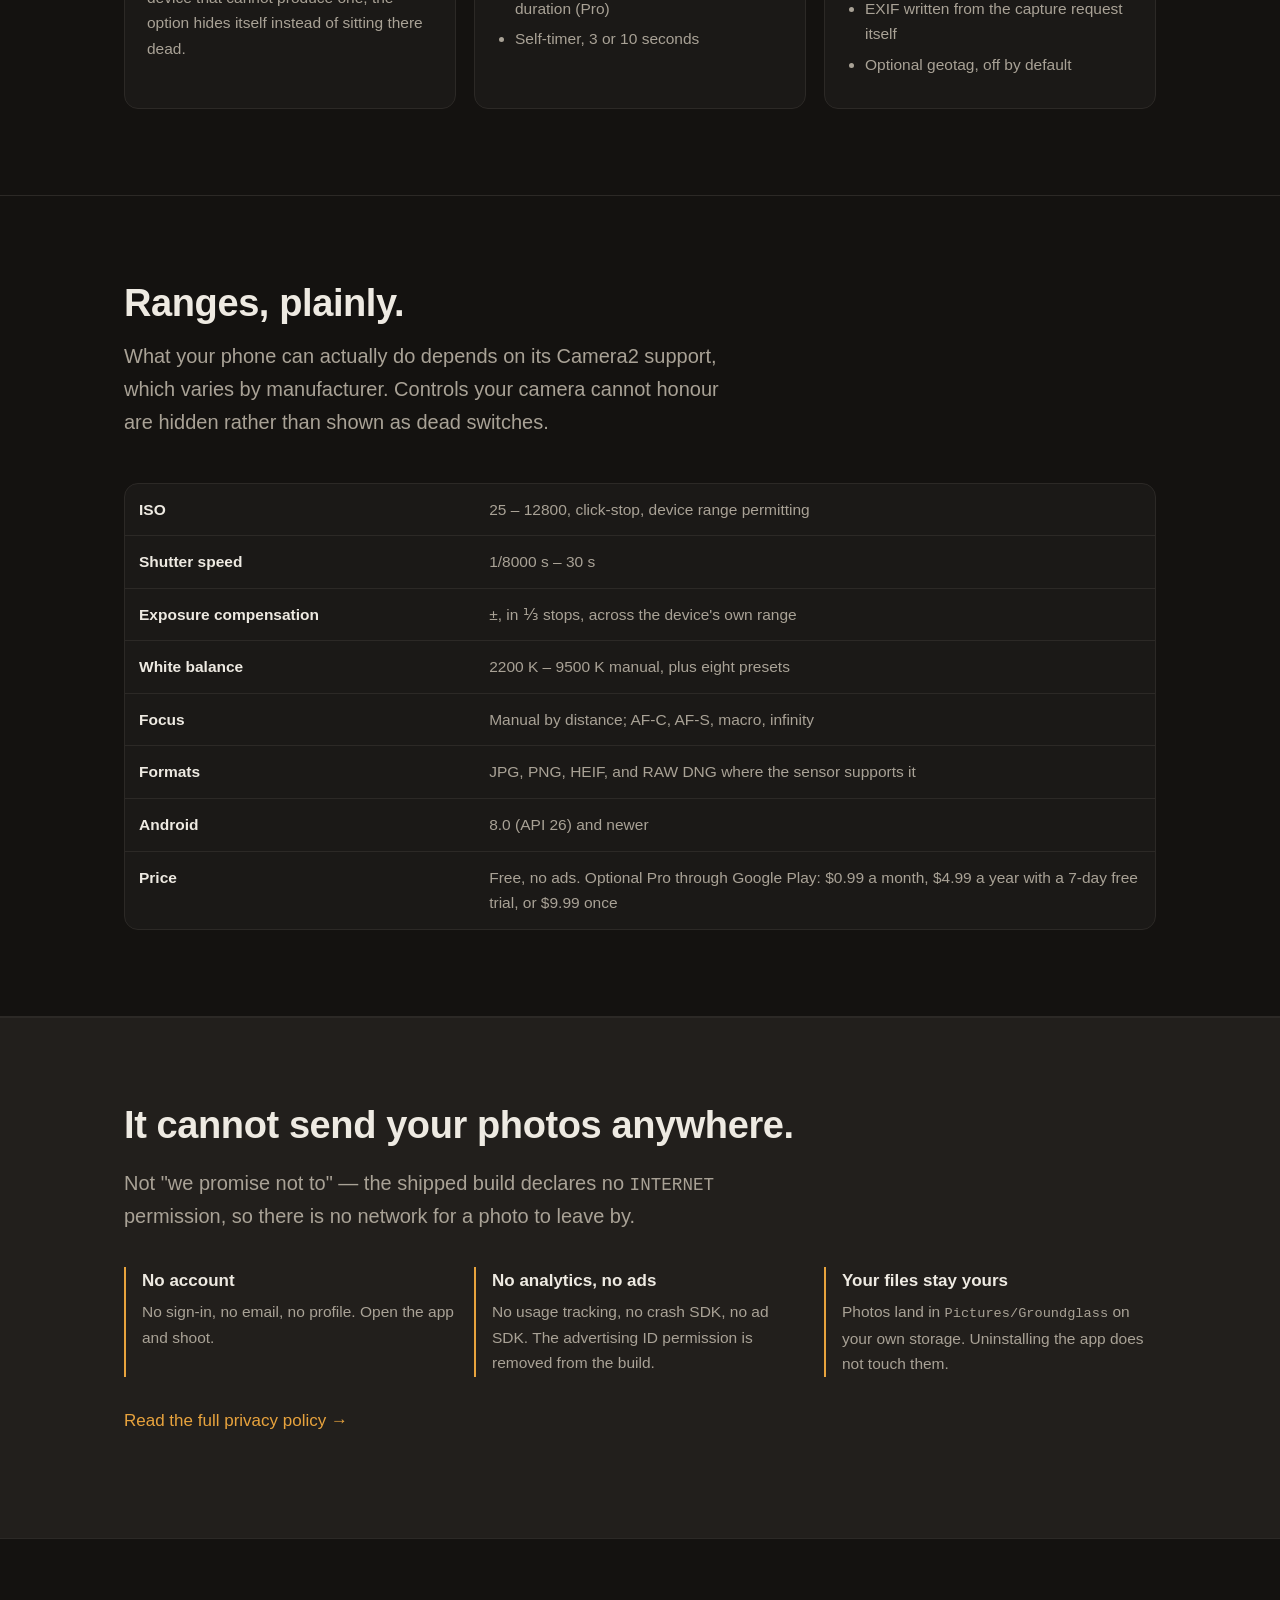
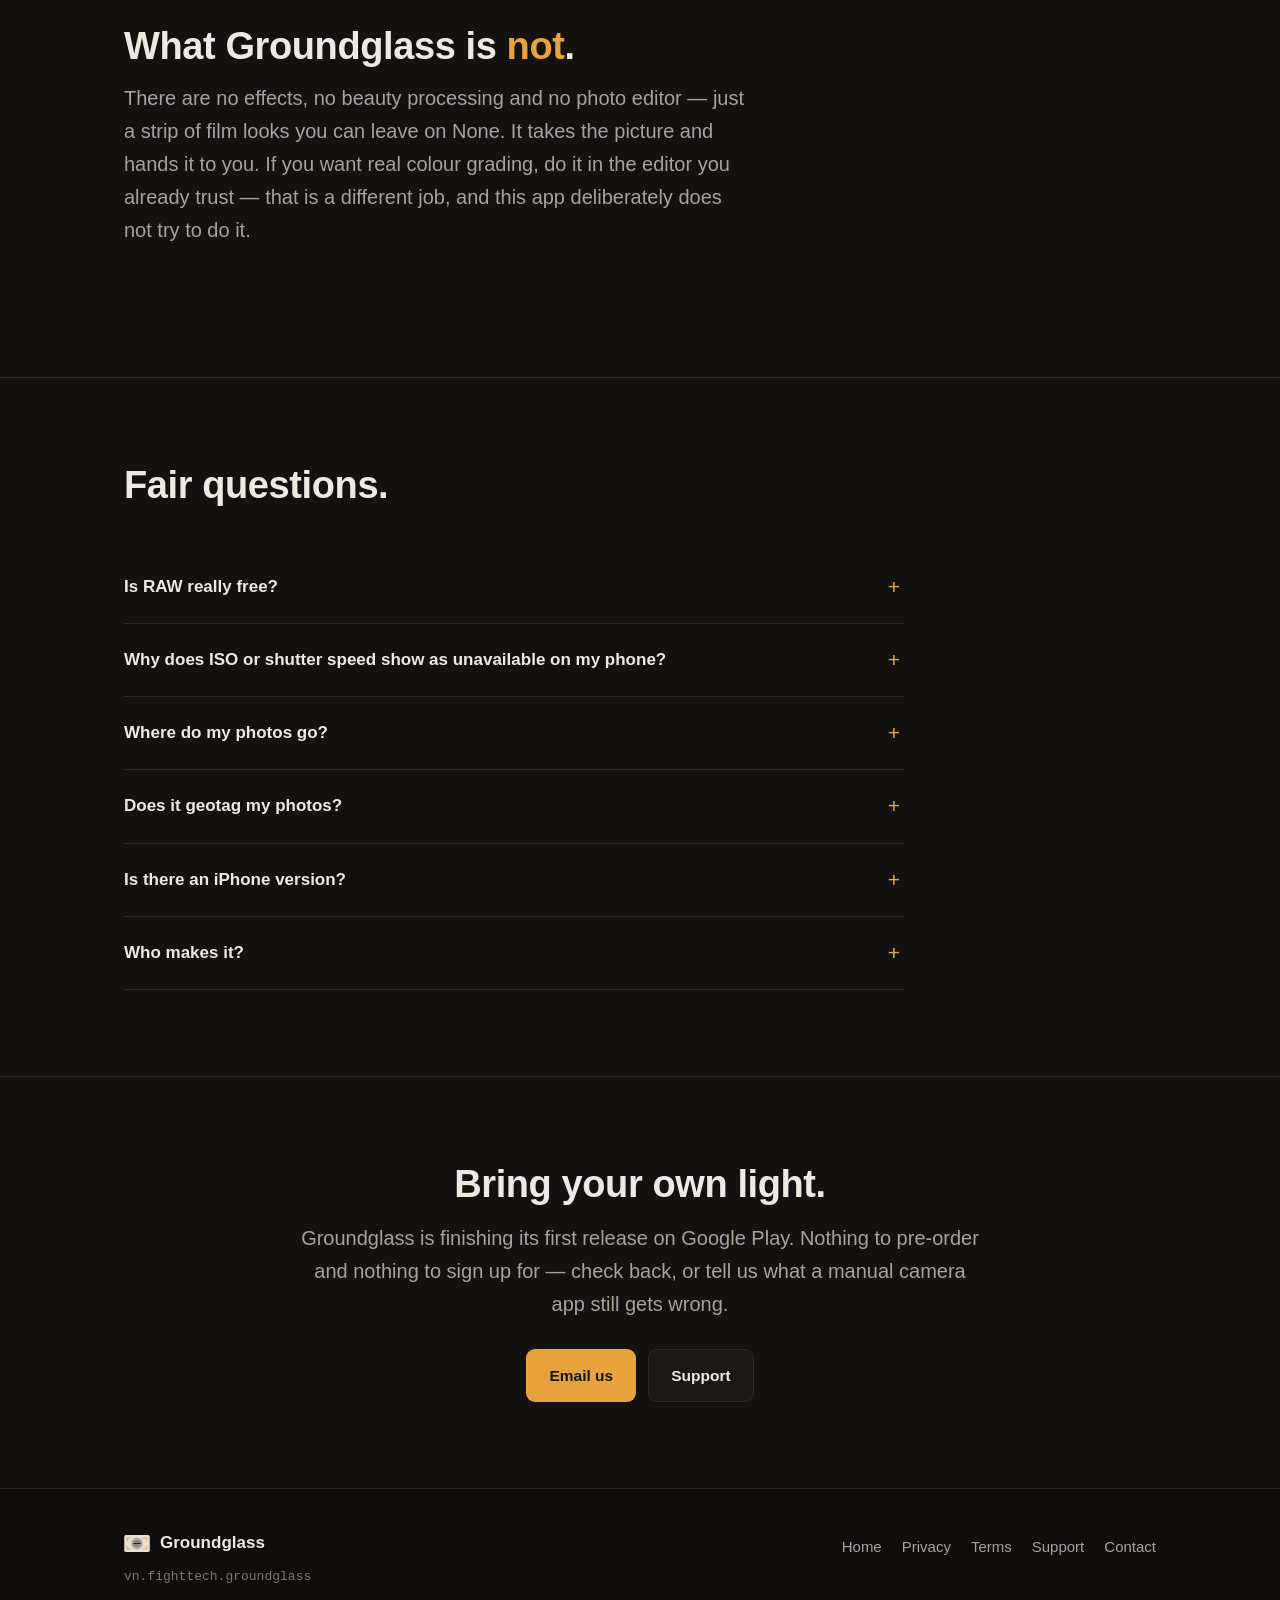
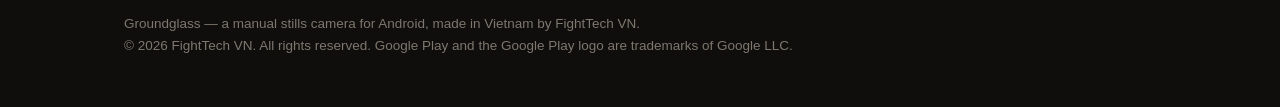
==== commit 5933c15f: "Cover the optional Groundglass Pro purchase in privacy, terms and site" ====
--- a/index.html
+++ b/index.html
@@ -4,7 +4,7 @@
 <meta charset="UTF-8">
 <meta name="viewport" content="width=device-width, initial-scale=1.0, viewport-fit=cover">
 <title>Groundglass — a manual camera for Android, and nothing else</title>
-<meta name="description" content="Groundglass is a manual stills camera for Android: a fullscreen viewfinder with a rangefinder bright-line frame, ISO 25–12800, shutter to 30 seconds, Kelvin white balance, manual focus and free RAW DNG. No subscription, no account, no internet permission.">
+<meta name="description" content="Groundglass is a manual stills camera for Android: a fullscreen viewfinder with a rangefinder bright-line frame, ISO 25–12800, shutter to 30 seconds, Kelvin white balance, manual focus, free RAW DNG and film looks. Optional Pro modes. No account, no ads, no internet permission.">
 <link rel="canonical" href="https://trunghieuvn.github.io/groundglass/">
 <meta name="robots" content="index, follow">
 <meta name="theme-color" content="#141210">
@@ -14,7 +14,7 @@
 <meta property="og:type" content="website">
 <meta property="og:site_name" content="Groundglass">
 <meta property="og:title" content="Groundglass — a manual camera for Android, and nothing else">
-<meta property="og:description" content="A fullscreen viewfinder with a bright-line frame, full manual exposure, and free RAW DNG. No subscription, no account, no internet permission.">
+<meta property="og:description" content="A fullscreen viewfinder with a bright-line frame, full manual exposure, free RAW DNG and film looks. No account, no ads, no internet permission.">
 <meta property="og:url" content="https://trunghieuvn.github.io/groundglass/">
 <meta property="og:image" content="https://trunghieuvn.github.io/groundglass/assets/feature.png">
 <meta name="twitter:card" content="summary_large_image">
@@ -27,12 +27,13 @@
 {
   "@context": "https://schema.org",
   "@type": "SoftwareApplication",
-  "name": "Groundglass: Manual Camera",
+  "name": "Groundglass Manual Cam Pro RAW",
   "operatingSystem": "Android 8.0+",
   "applicationCategory": "MultimediaApplication",
   "url": "https://trunghieuvn.github.io/groundglass/",
   "author": { "@type": "Organization", "name": "FightTech VN" },
-  "offers": { "@type": "Offer", "price": "0", "priceCurrency": "USD" }
+  "offers": { "@type": "Offer", "price": "0", "priceCurrency": "USD" },
+  "description": "Free download. Optional Groundglass Pro in-app purchase."
 }
 </script>
 </head>
@@ -73,7 +74,7 @@
         <span class="btn btn-ghost" style="border-style: dashed; color: var(--muted)">In review for open testing on Google Play</span>
         <a class="btn btn-ghost" href="#manual">What it controls</a>
       </div>
-      <p class="fineprint">Free. RAW DNG included, not an unlock. No subscription, no watermark, no account — and no internet permission at all.</p>
+      <p class="fineprint">Free to download. RAW DNG and film looks included, not an unlock. Optional Pro for bracket, night, long exposure, focus stacking, interval and light trails. No watermark, no account — and no internet permission at all.</p>
     </div>
     <div>
       <img class="shot-hero" src="screenshots/1_viewfinder.jpg" width="720" height="1600" alt="The Groundglass viewfinder filling the screen, with amber bright-line corners and the exposure readout along the bottom" fetchpriority="high">
@@ -179,8 +180,8 @@
         <h3>Drive modes</h3>
         <ul>
           <li>Single frame and burst</li>
-          <li>Exposure bracketing: 3, 5 or 7 frames, ⅓ to 3 stops</li>
-          <li>Intervalometer by frame count or duration</li>
+          <li>Exposure bracketing: 3, 5 or 7 frames, ⅓ to 3 stops (Pro)</li>
+          <li>Intervalometer by frame count or duration (Pro)</li>
           <li>Self-timer, 3 or 10 seconds</li>
         </ul>
       </div>
@@ -212,7 +213,7 @@
         <tr><th>Focus</th><td>Manual by distance; AF-C, AF-S, macro, infinity</td></tr>
         <tr><th>Formats</th><td>JPG, PNG, HEIF, and RAW DNG where the sensor supports it</td></tr>
         <tr><th>Android</th><td>8.0 (API 26) and newer</td></tr>
-        <tr><th>Price</th><td>Free. No subscription, no in-app purchase, no ads</td></tr>
+        <tr><th>Price</th><td>Free, no ads. Optional Pro through Google Play: $0.99 a month, $4.99 a year with a 7-day free trial, or $9.99 once</td></tr>
       </table>
     </div>
   </div>
@@ -235,7 +236,7 @@
   <div class="wrap">
     <div class="section-head">
       <h2 class="reveal">What Groundglass is <span class="accent">not</span>.</h2>
-      <p class="lede reveal">There are no LUTs, no effects, no beauty processing and no photo editor. It takes the picture and hands it to you. If you want colour grading, do it in the editor you already trust — that is a different job, and this app deliberately does not try to do it.</p>
+      <p class="lede reveal">There are no effects, no beauty processing and no photo editor — just a strip of film looks you can leave on None. It takes the picture and hands it to you. If you want real colour grading, do it in the editor you already trust — that is a different job, and this app deliberately does not try to do it.</p>
     </div>
   </div>
 </section>
@@ -248,7 +249,7 @@
     <div class="faq reveal">
       <details>
         <summary>Is RAW really free?</summary>
-        <p>Yes. DNG capture is part of the app, not an unlock, and there is nothing to buy in Groundglass at all. Whether your phone can produce a DNG is up to its camera hardware and firmware, not to us.</p>
+        <p>Yes. DNG capture is part of the app, not an unlock, and so are the film looks. The only paid part is the optional Groundglass Pro, which adds the bracket, night, long-exposure, focus-stacking, interval and light-trail modes. Whether your phone can produce a DNG is up to its camera hardware and firmware, not to us.</p>
       </details>
       <details>
         <summary>Why does ISO or shutter speed show as unavailable on my phone?</summary>
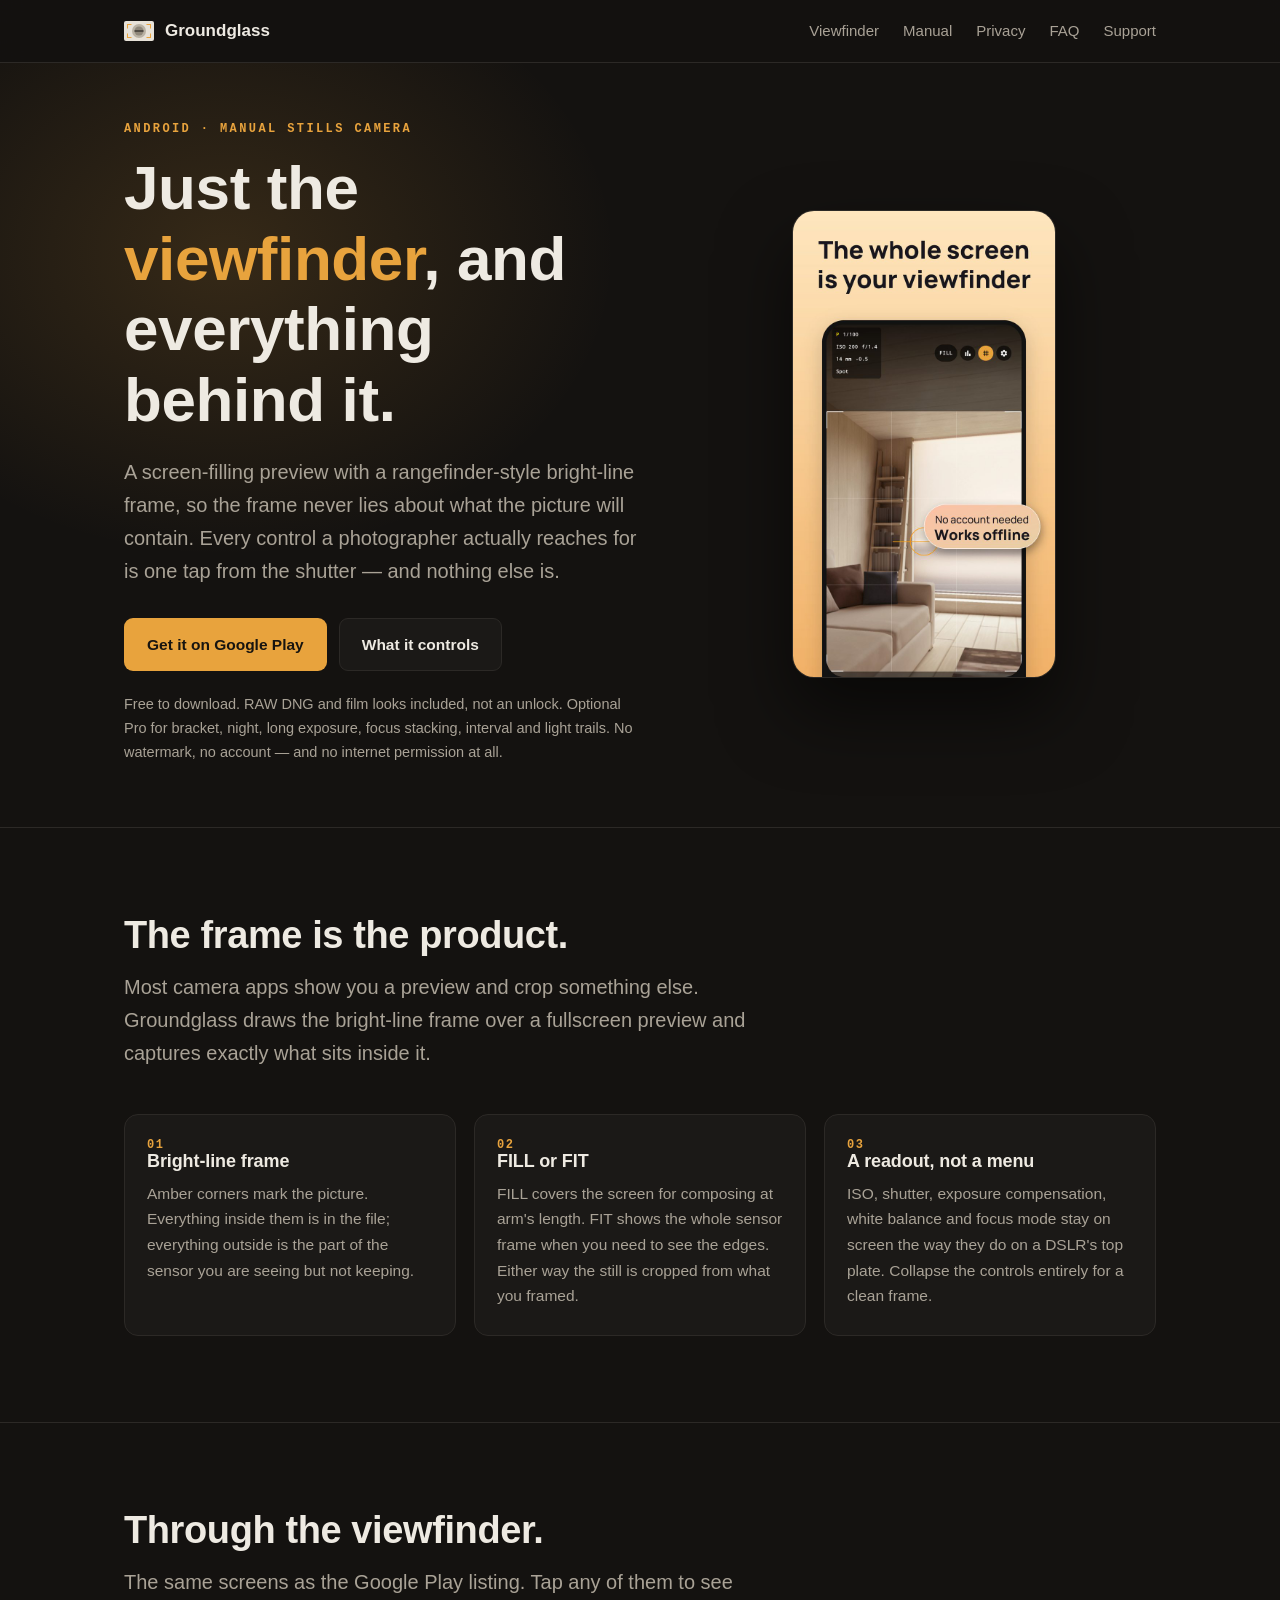
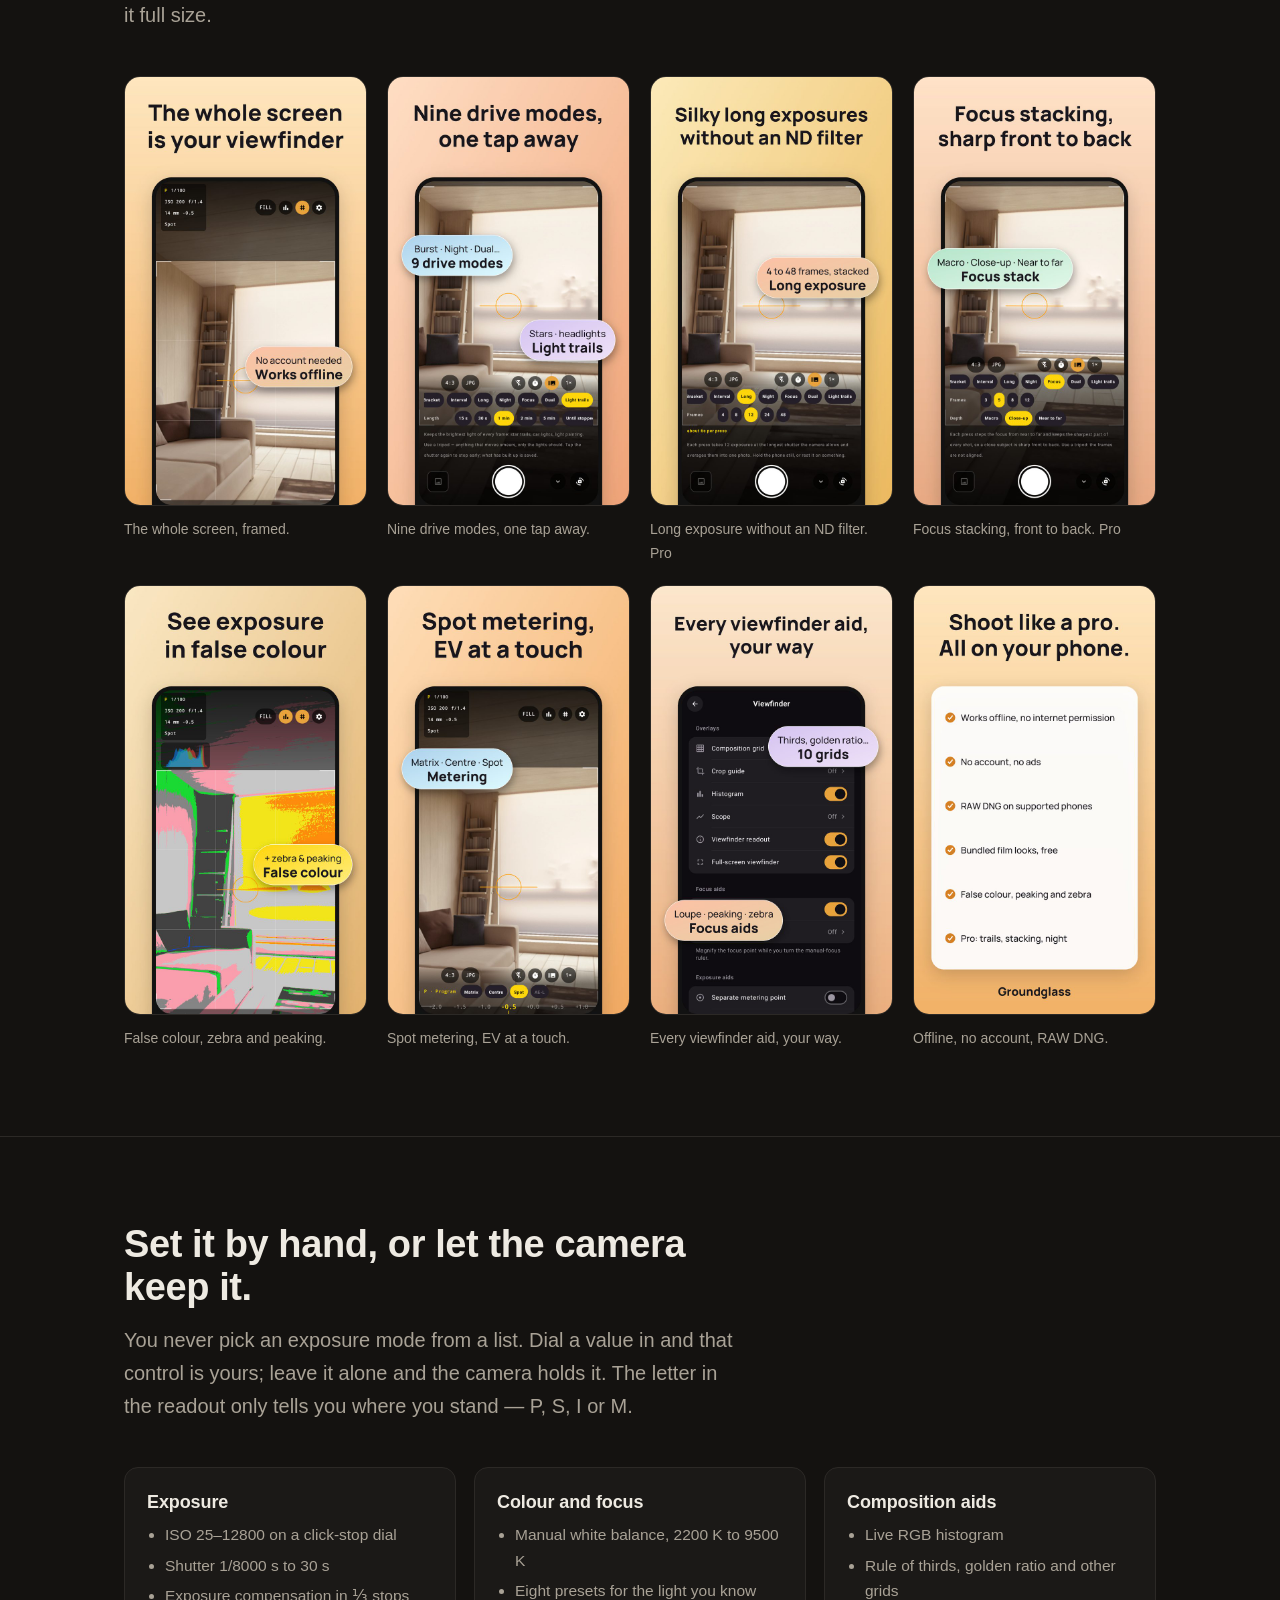
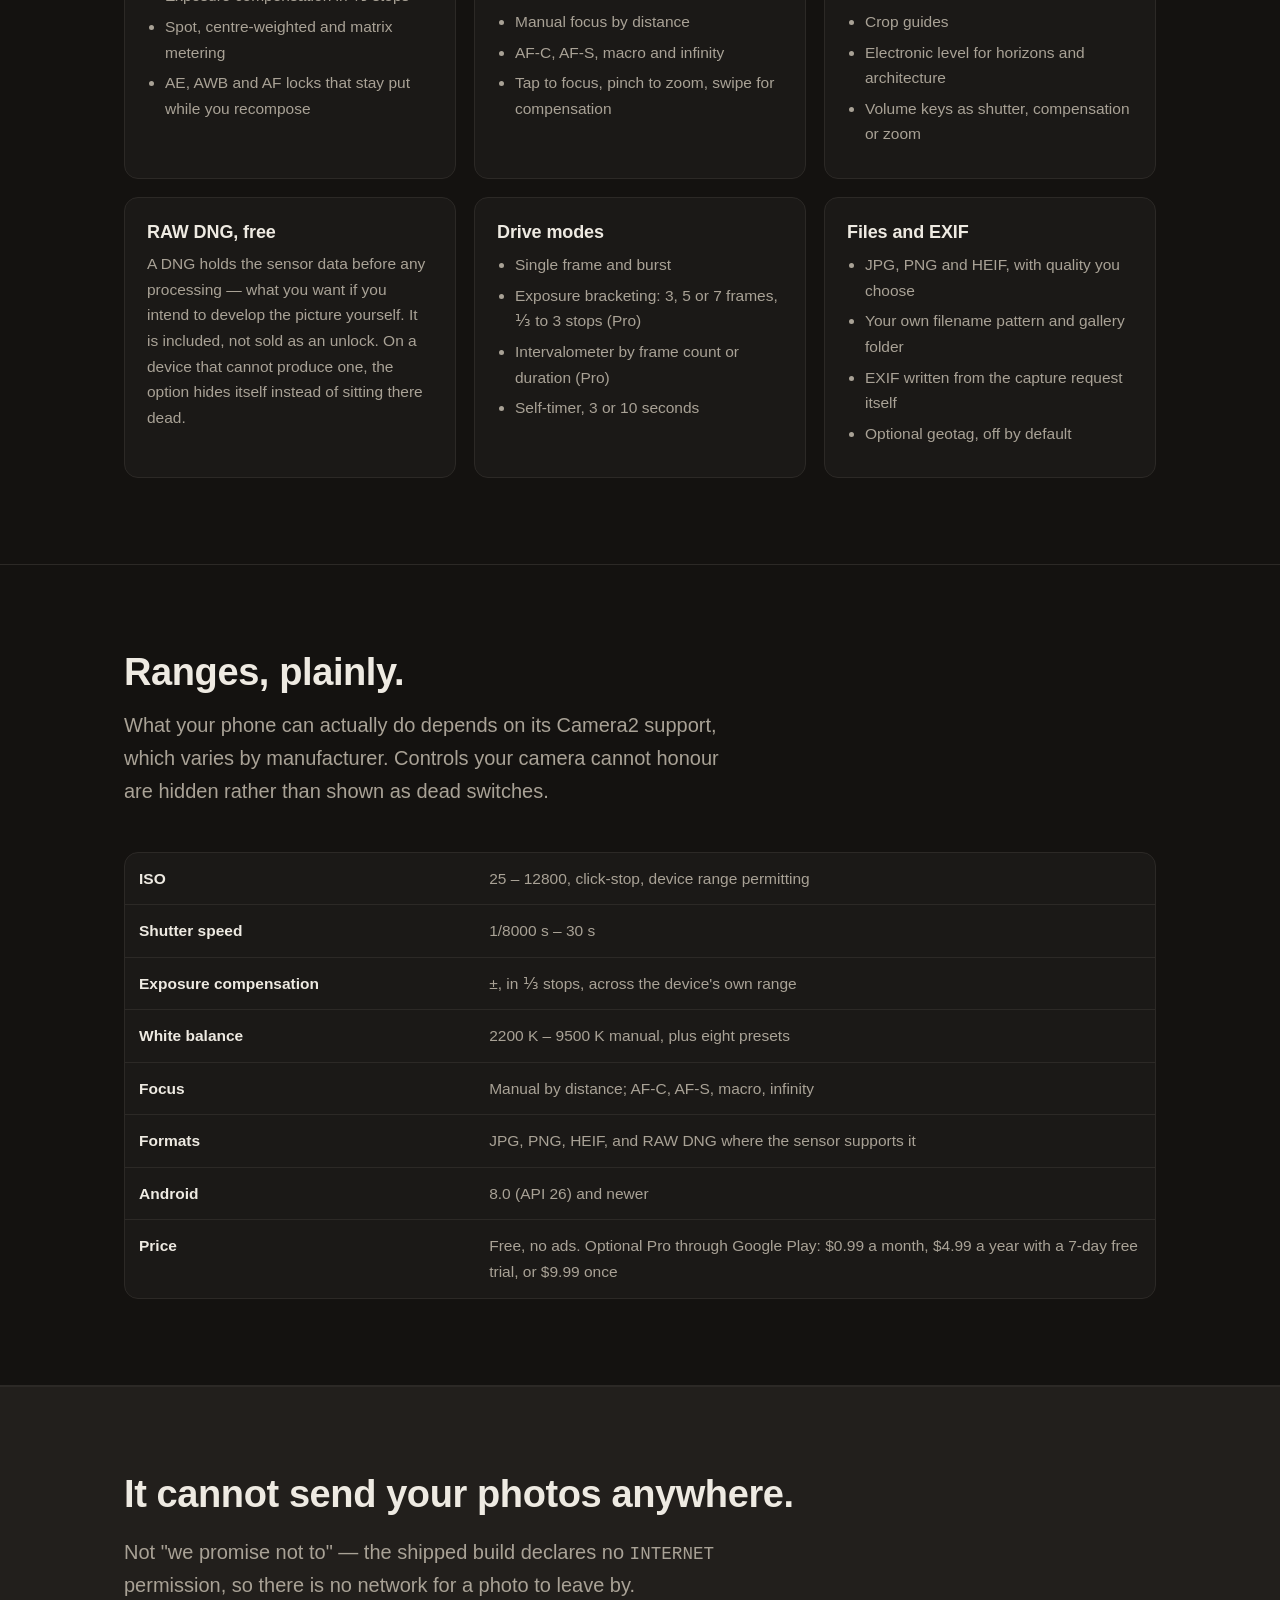
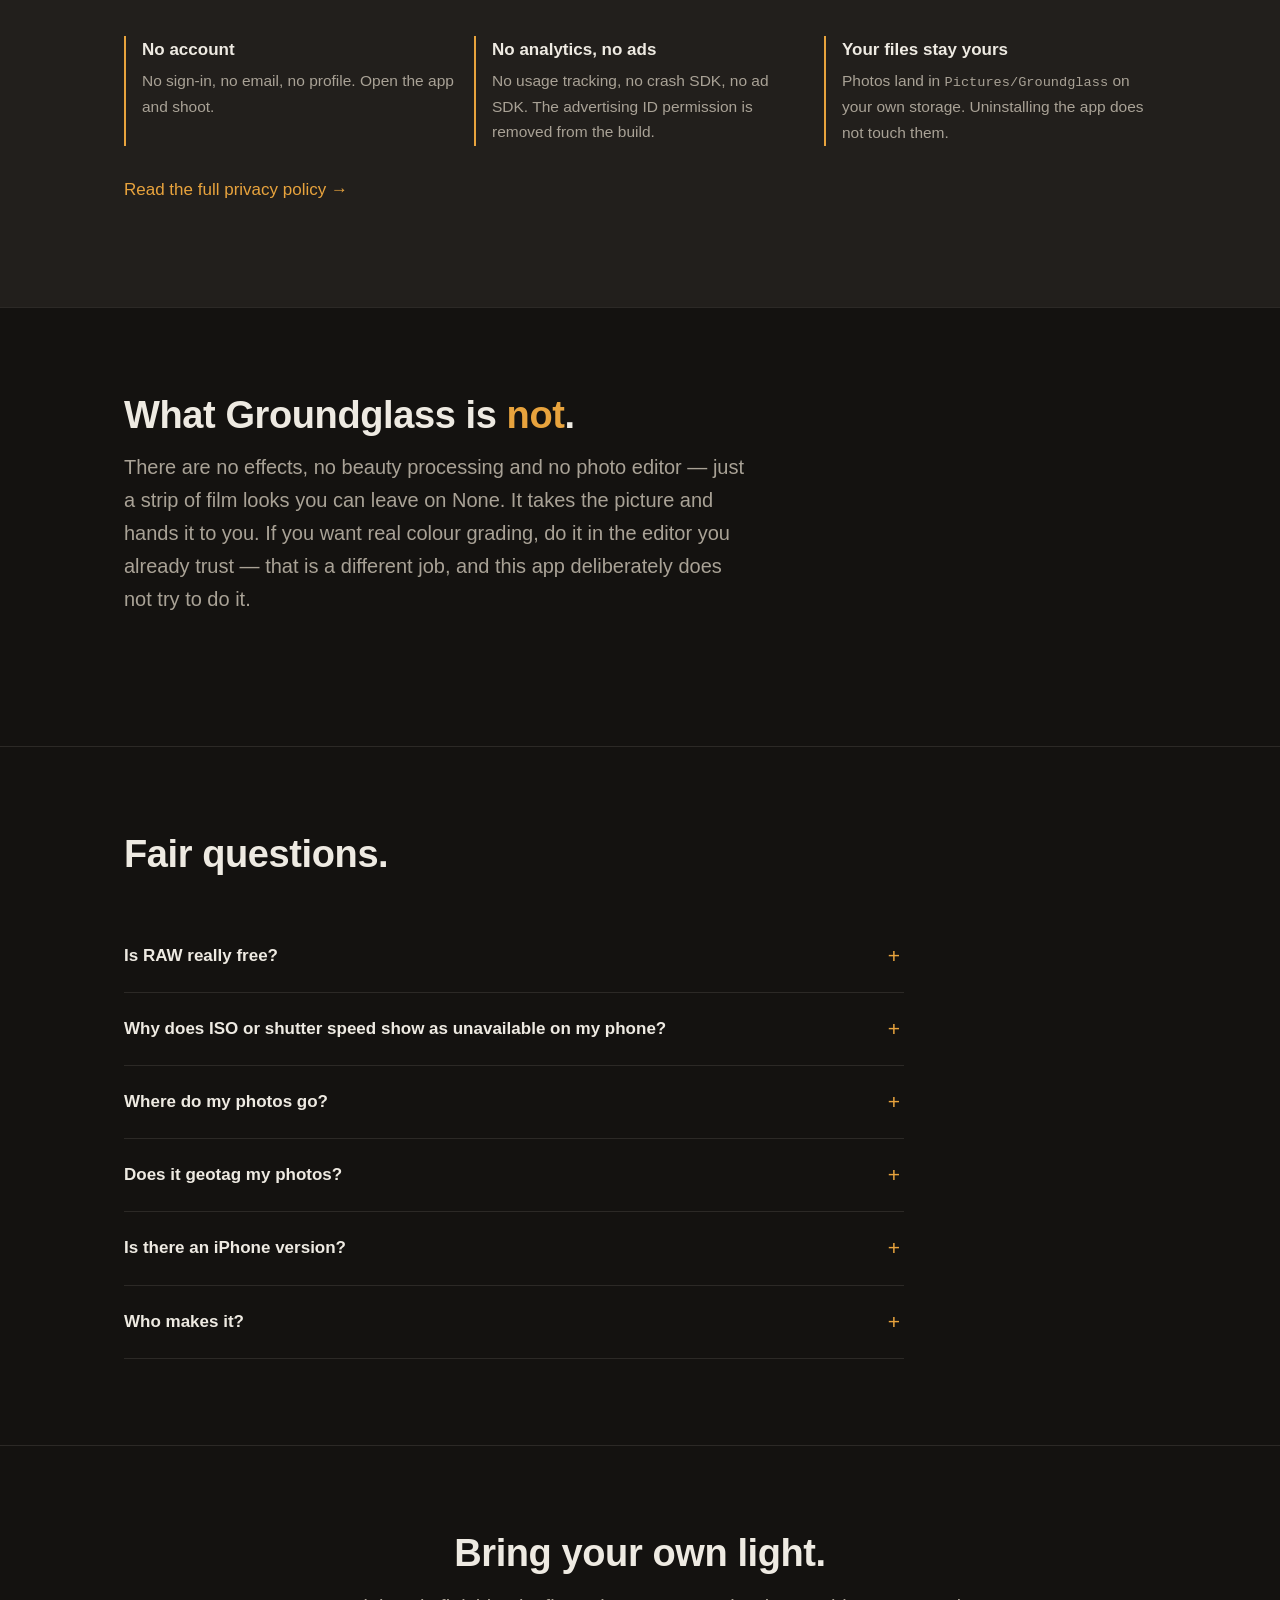
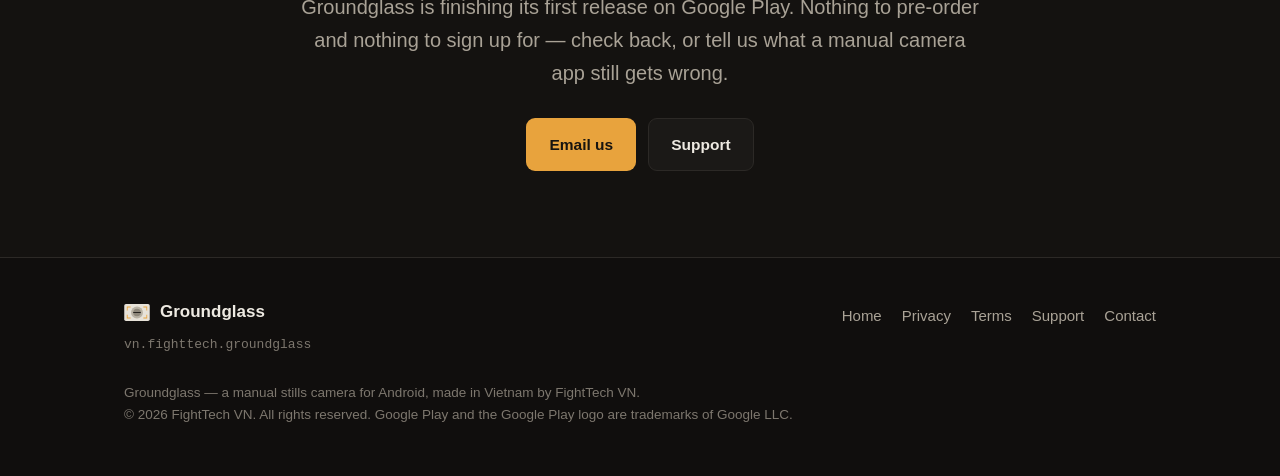
==== commit bb1dbdea: "Link the live Google Play listing; show the Play Store screenshots" ====
--- a/index.html
+++ b/index.html
@@ -32,6 +32,7 @@
   "applicationCategory": "MultimediaApplication",
   "url": "https://trunghieuvn.github.io/groundglass/",
   "author": { "@type": "Organization", "name": "FightTech VN" },
+  "downloadUrl": "https://play.google.com/store/apps/details?id=vn.fighttech.groundglass",
   "offers": { "@type": "Offer", "price": "0", "priceCurrency": "USD" },
   "description": "Free download. Optional Groundglass Pro in-app purchase."
 }
@@ -68,16 +69,13 @@
       <h1>Just the <span class="accent">viewfinder</span>, and everything behind it.</h1>
       <p class="lede">A screen-filling preview with a rangefinder-style bright-line frame, so the frame never lies about what the picture will contain. Every control a photographer actually reaches for is one tap from the shutter — and nothing else is.</p>
       <div class="btn-row">
-        <!-- The listing is in review for open testing; the public Play URL
-             404s until it opens. On launch day replace this span with
-             <a class="btn btn-primary" href="https://play.google.com/store/apps/details?id=vn.fighttech.groundglass"> -->
-        <span class="btn btn-ghost" style="border-style: dashed; color: var(--muted)">In review for open testing on Google Play</span>
+        <a class="btn btn-primary" href="https://play.google.com/store/apps/details?id=vn.fighttech.groundglass">Get it on Google Play</a>
         <a class="btn btn-ghost" href="#manual">What it controls</a>
       </div>
       <p class="fineprint">Free to download. RAW DNG and film looks included, not an unlock. Optional Pro for bracket, night, long exposure, focus stacking, interval and light trails. No watermark, no account — and no internet permission at all.</p>
     </div>
     <div>
-      <img class="shot-hero" src="screenshots/1_viewfinder.jpg" width="720" height="1600" alt="The Groundglass viewfinder filling the screen, with amber bright-line corners and the exposure readout along the bottom" fetchpriority="high">
+      <img class="shot-hero" src="screenshots/1_viewfinder.jpg" width="720" height="1280" alt="The Groundglass viewfinder filling the screen, with the exposure readout in the corner" fetchpriority="high">
     </div>
   </div>
 </header>
@@ -112,24 +110,40 @@
   <div class="wrap">
     <div class="section-head">
       <h2 class="reveal">Through the viewfinder.</h2>
-      <p class="lede reveal">Screens from the app as it ships. Tap any of them to see it full size.</p>
+      <p class="lede reveal">The same screens as the Google Play listing. Tap any of them to see it full size.</p>
     </div>
     <div class="rail">
       <figure class="reveal">
-        <img src="screenshots/1_viewfinder.jpg" width="720" height="1600" loading="lazy" alt="Fullscreen viewfinder with bright-line frame and exposure readout">
-        <figcaption>The frame, the histogram, the readout.</figcaption>
-      </figure>
-      <figure class="reveal">
-        <img src="screenshots/2_manual.jpg" width="720" height="1600" loading="lazy" alt="Manual controls open, showing the white balance Kelvin ruler and exposure dials">
-        <figcaption>Dials on a click-stop ruler.</figcaption>
-      </figure>
-      <figure class="reveal">
-        <img src="screenshots/3_bracket.jpg" width="720" height="1600" loading="lazy" alt="Drive mode panel with exposure bracketing, burst, intervalometer and self-timer">
-        <figcaption>Bracket, burst, interval, timer.</figcaption>
-      </figure>
-      <figure class="reveal">
-        <img src="screenshots/4_settings.png" width="720" height="1600" loading="lazy" alt="Settings screen listing file format, folder, EXIF and geotag options">
-        <figcaption>Format, folder, EXIF, geotag.</figcaption>
+        <img src="screenshots/1_viewfinder.jpg" width="720" height="1280" loading="lazy" alt="The whole screen is your viewfinder, with the exposure readout in the corner">
+        <figcaption>The whole screen, framed.</figcaption>
+      </figure>
+      <figure class="reveal">
+        <img src="screenshots/2_drive-modes.jpg" width="720" height="1280" loading="lazy" alt="Drive mode panel with burst, night, dual and light-trail modes">
+        <figcaption>Nine drive modes, one tap away.</figcaption>
+      </figure>
+      <figure class="reveal">
+        <img src="screenshots/3_long-exposure.jpg" width="720" height="1280" loading="lazy" alt="Long exposure mode stacking 4 to 48 frames">
+        <figcaption>Long exposure without an ND filter. Pro</figcaption>
+      </figure>
+      <figure class="reveal">
+        <img src="screenshots/4_focus-stack.jpg" width="720" height="1280" loading="lazy" alt="Focus stacking from near to far">
+        <figcaption>Focus stacking, front to back. Pro</figcaption>
+      </figure>
+      <figure class="reveal">
+        <img src="screenshots/5_false-colour.jpg" width="720" height="1280" loading="lazy" alt="False colour exposure overlay with zebra and peaking">
+        <figcaption>False colour, zebra and peaking.</figcaption>
+      </figure>
+      <figure class="reveal">
+        <img src="screenshots/6_metering.jpg" width="720" height="1280" loading="lazy" alt="Matrix, centre-weighted and spot metering with EV compensation">
+        <figcaption>Spot metering, EV at a touch.</figcaption>
+      </figure>
+      <figure class="reveal">
+        <img src="screenshots/7_viewfinder-aids.jpg" width="720" height="1280" loading="lazy" alt="Viewfinder settings: composition grids, histogram, focus aids">
+        <figcaption>Every viewfinder aid, your way.</figcaption>
+      </figure>
+      <figure class="reveal">
+        <img src="screenshots/8_overview.jpg" width="720" height="1280" loading="lazy" alt="Summary: works offline, no account, RAW DNG, free film looks, Pro modes">
+        <figcaption>Offline, no account, RAW DNG.</figcaption>
       </figure>
     </div>
   </div>
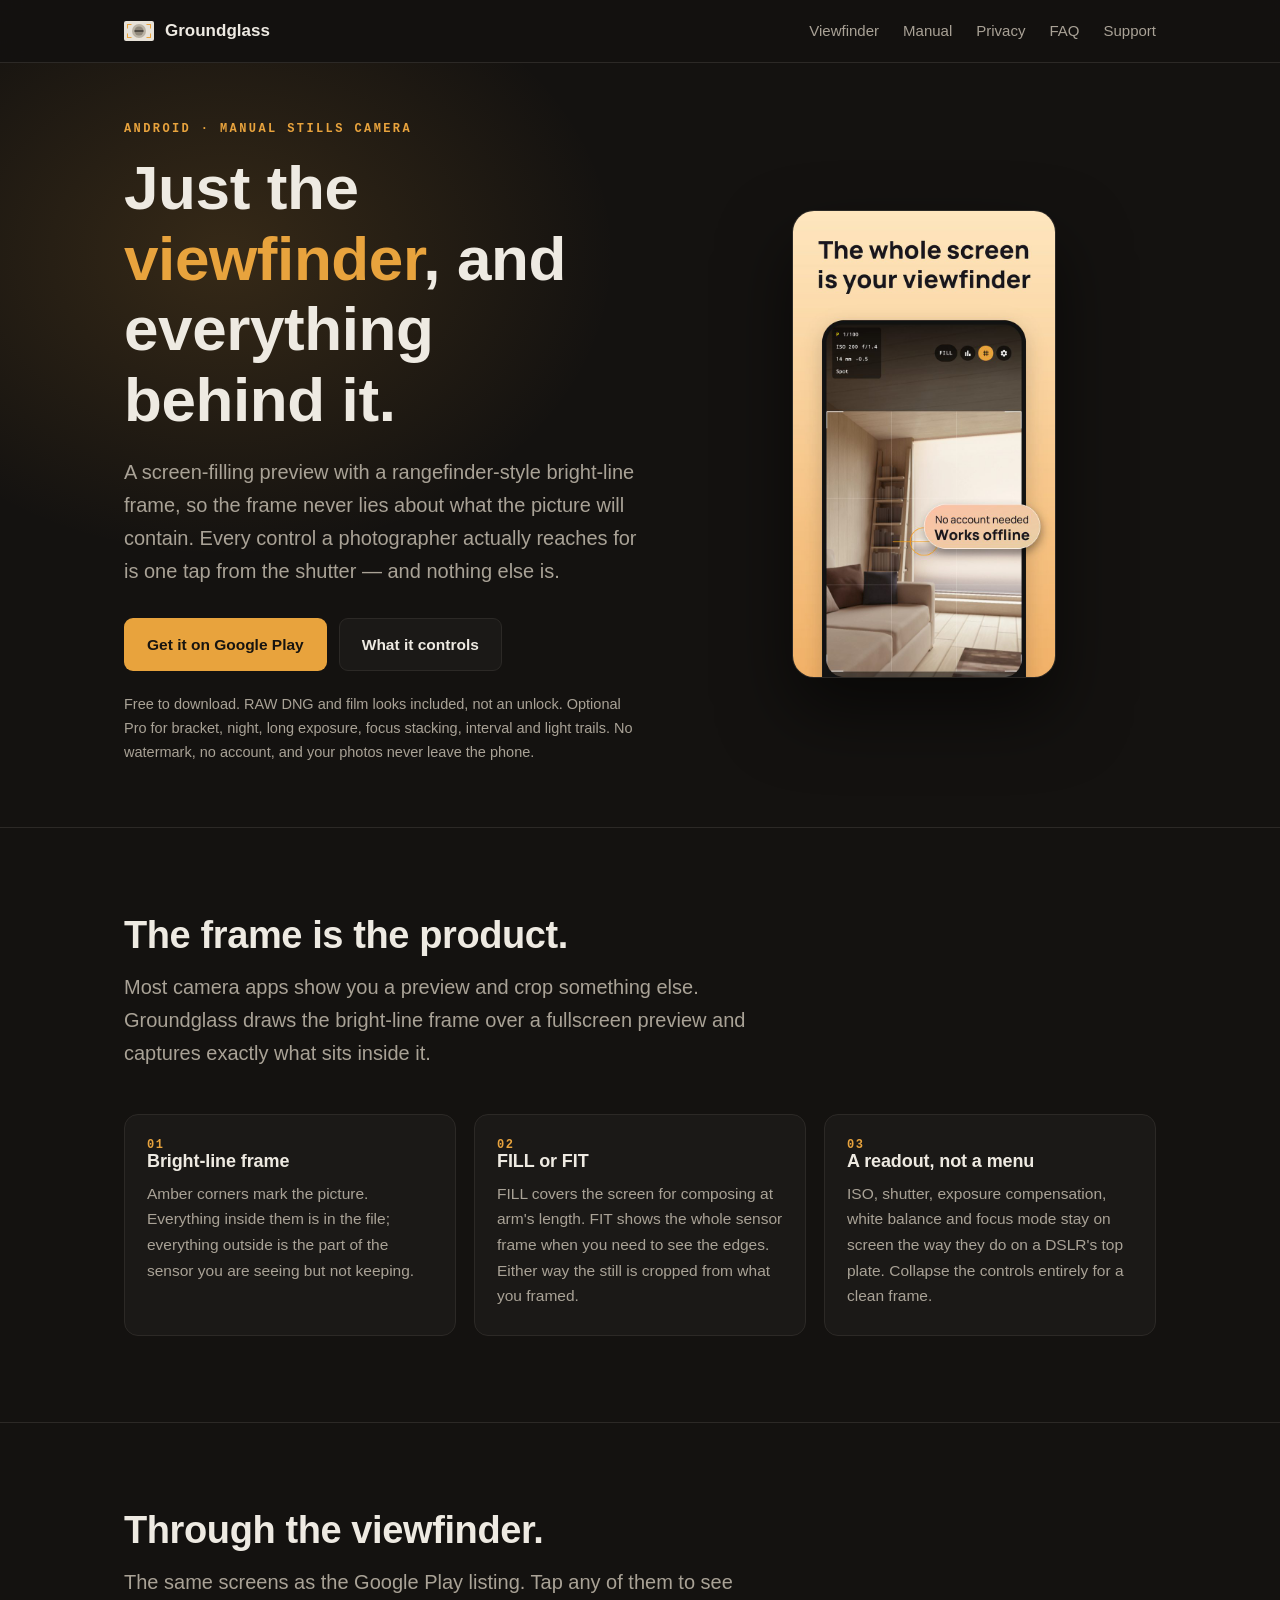
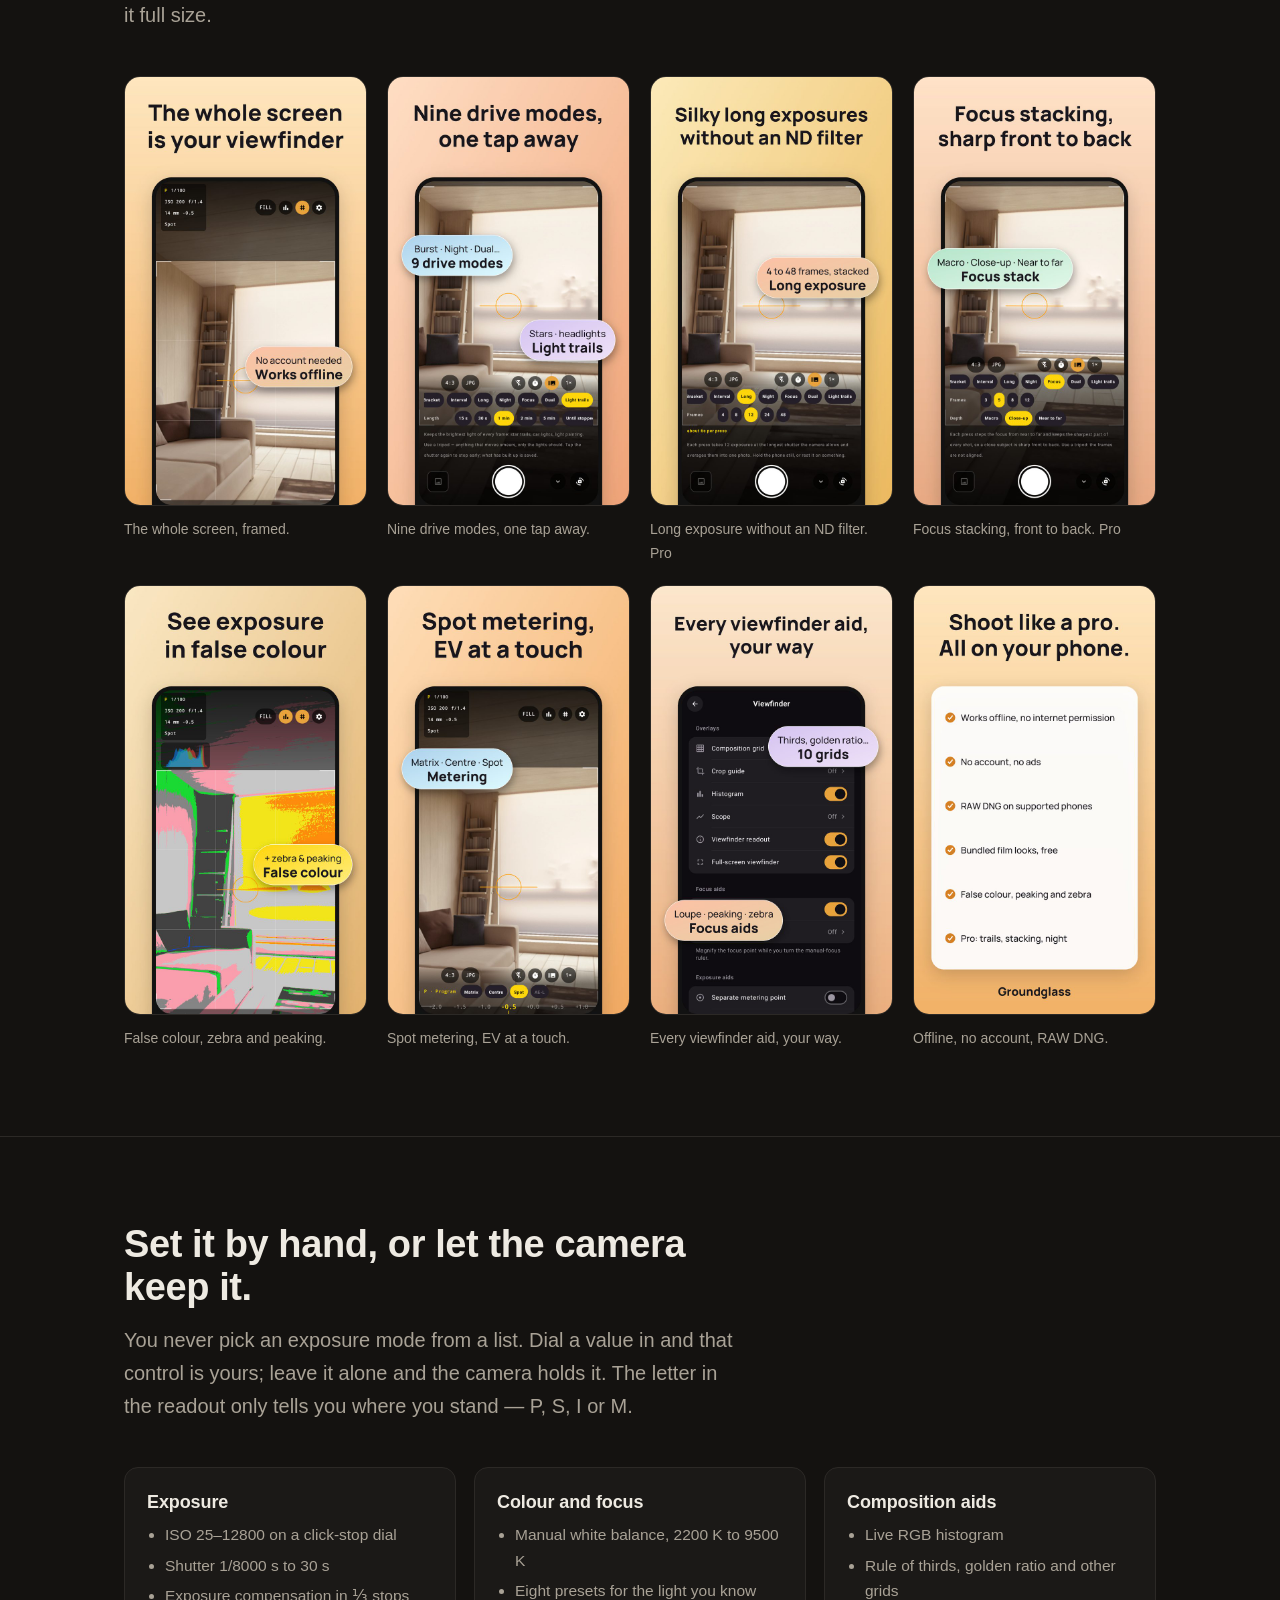
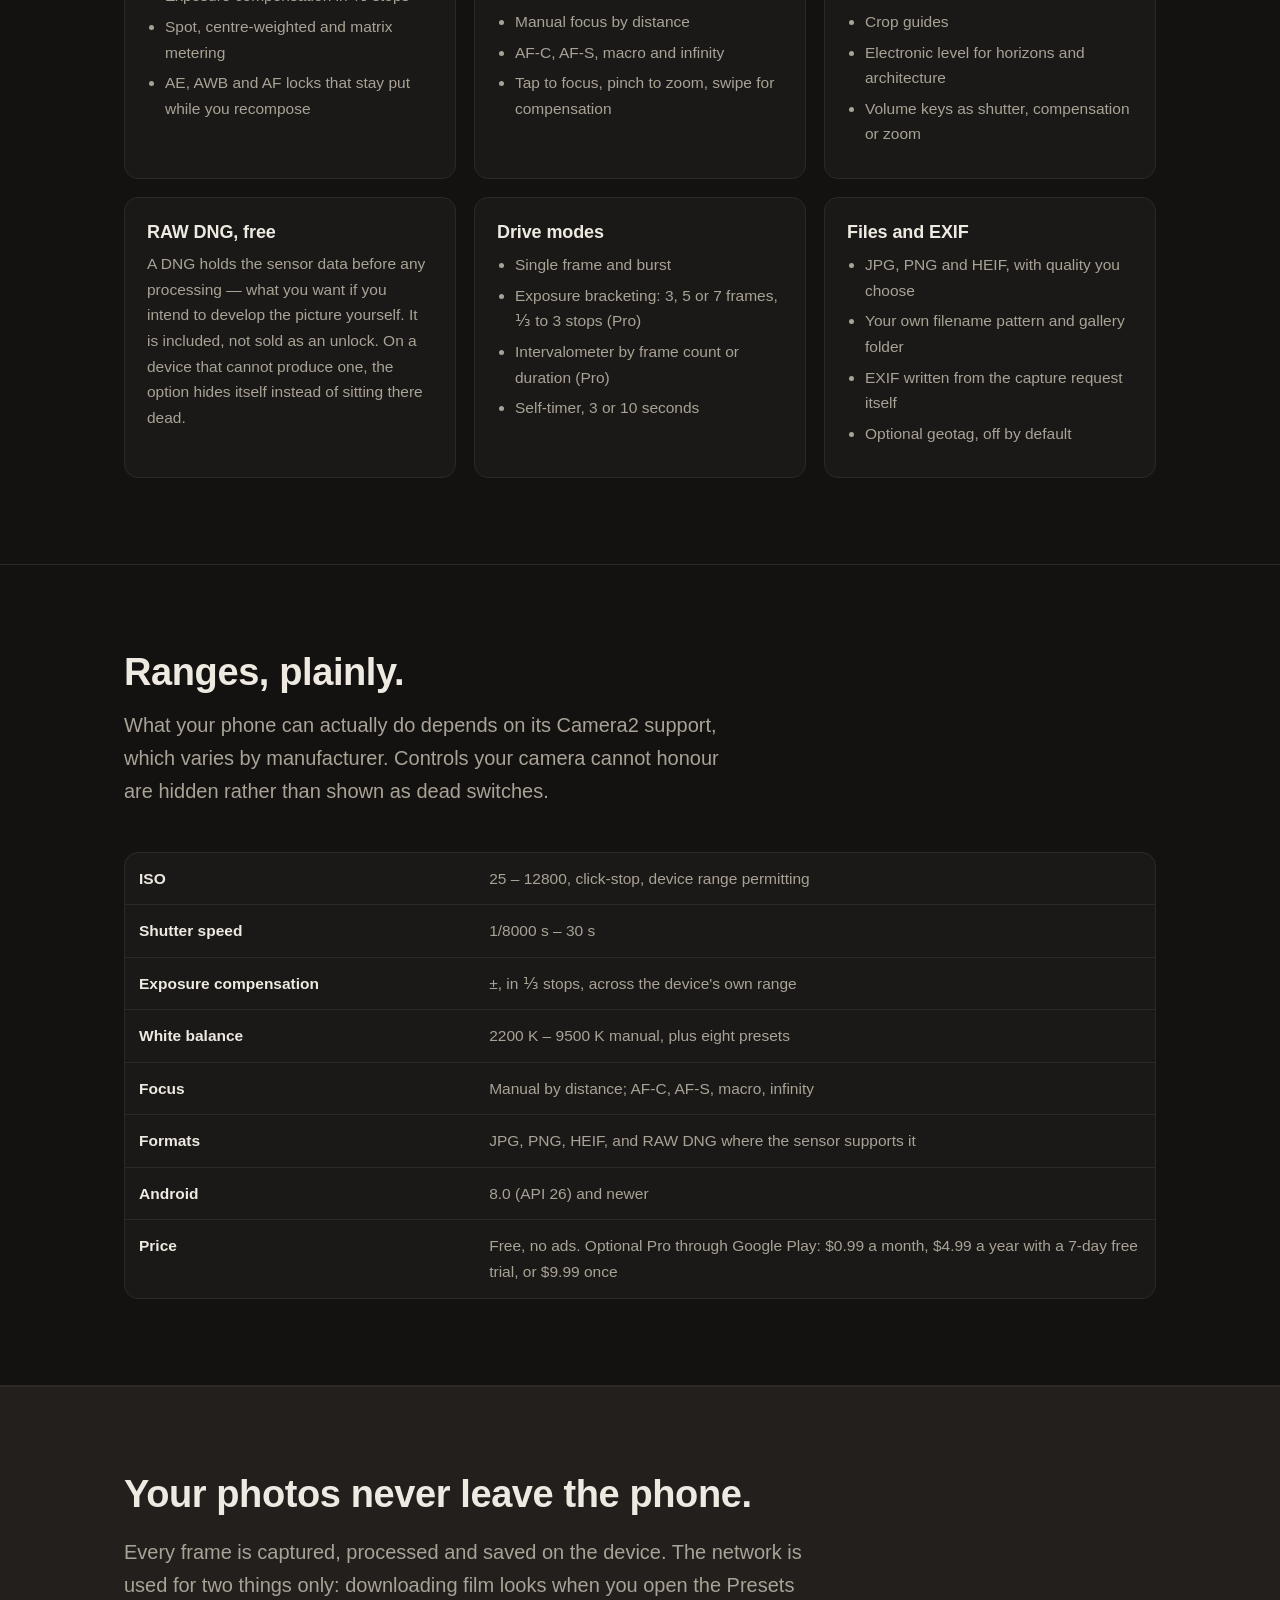
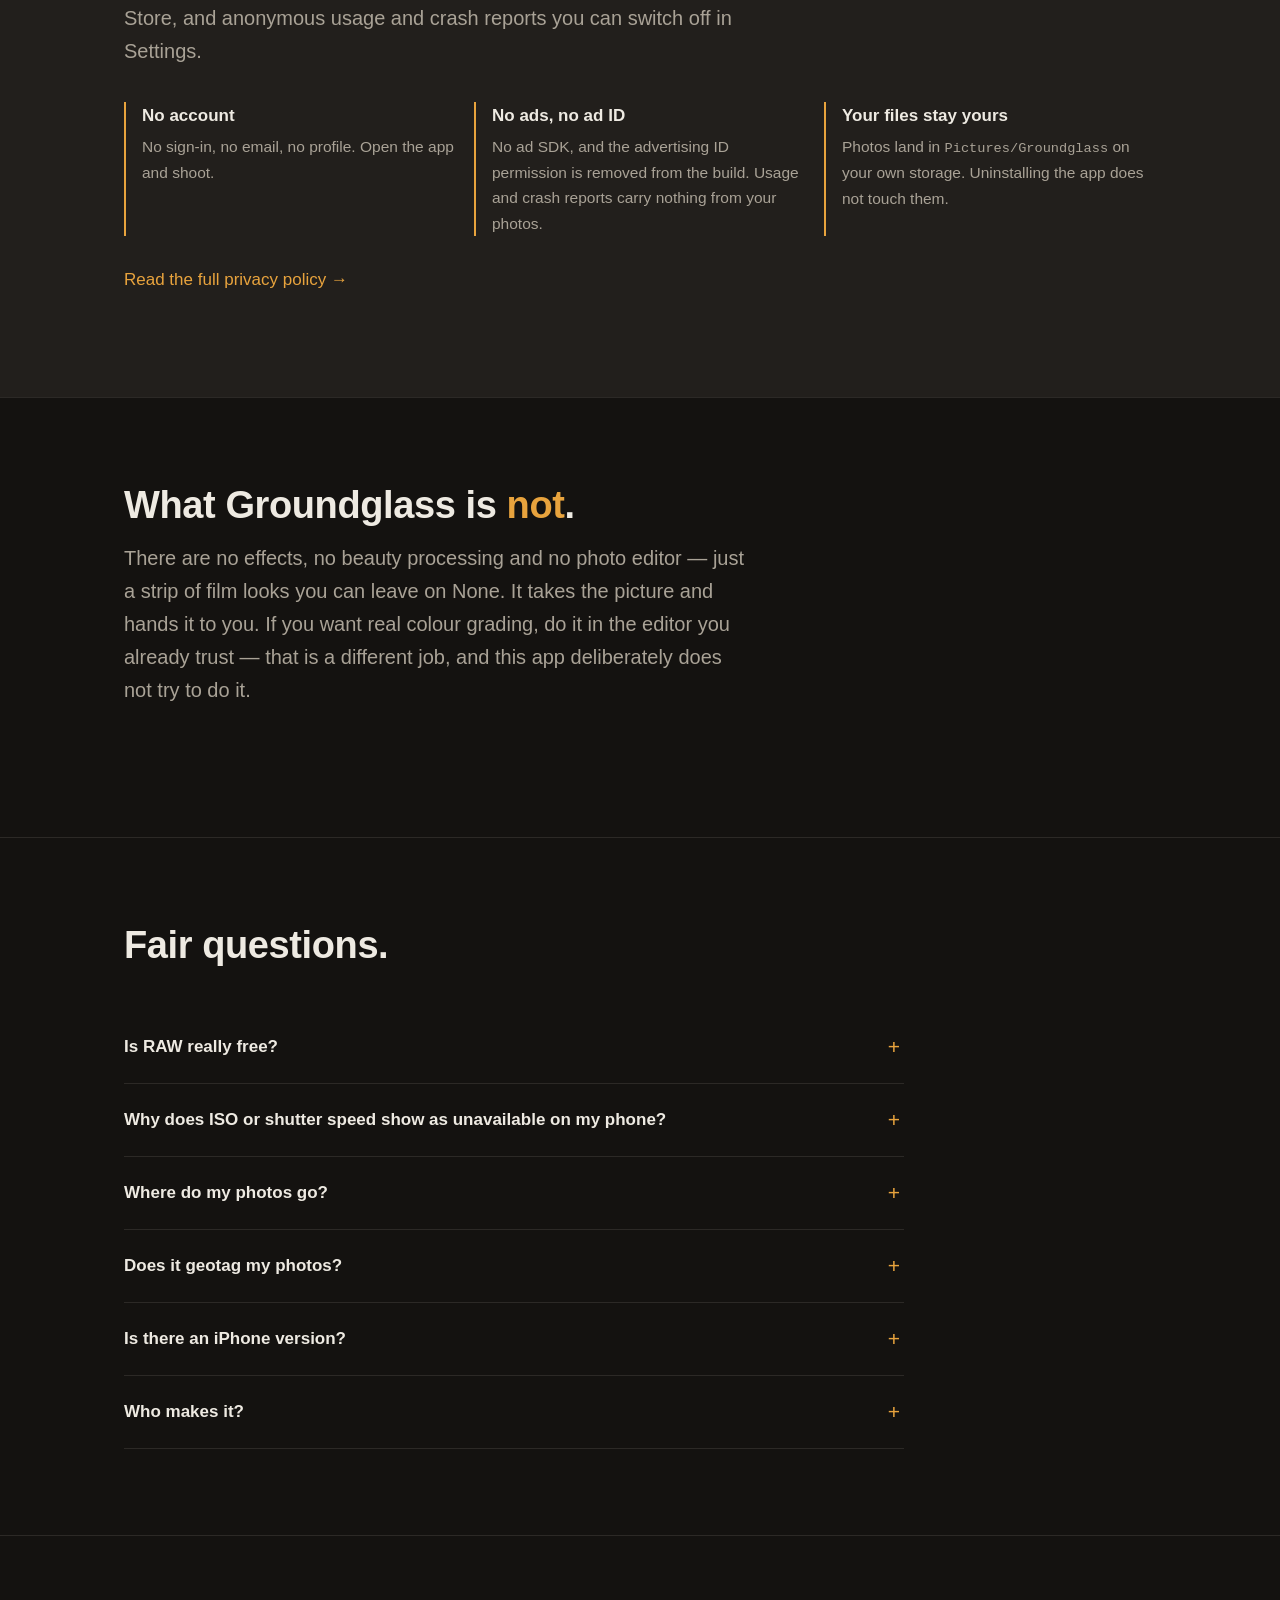
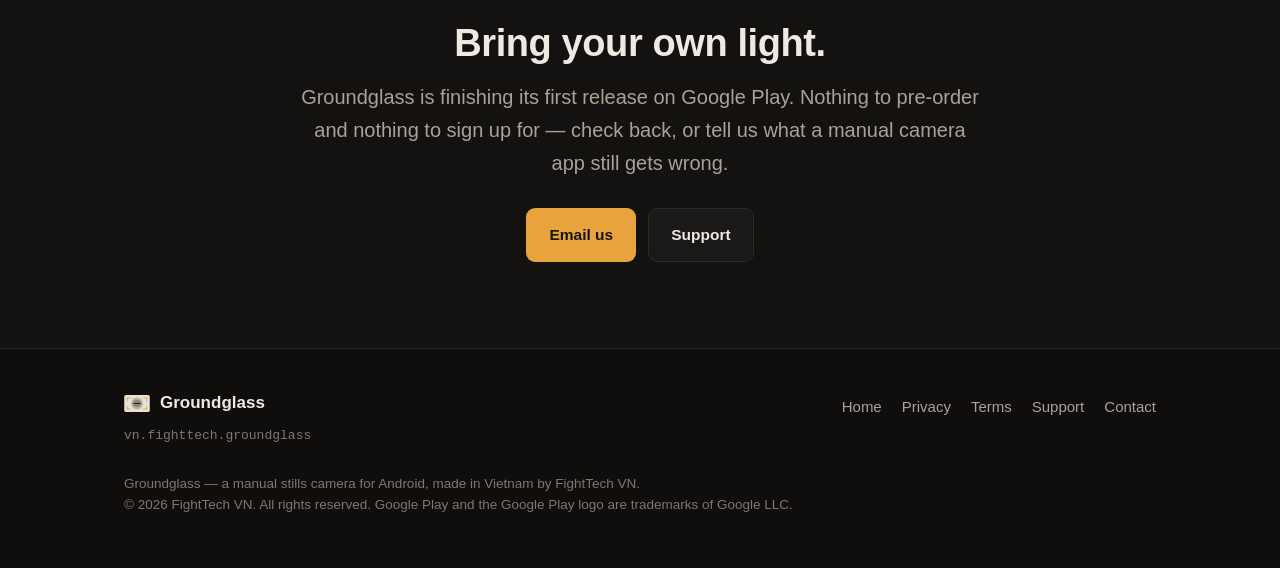
==== commit 0f9f8973: "Presets Store and anonymous usage/crash reports: privacy, terms, support and site The next build dow" ====
--- a/index.html
+++ b/index.html
@@ -4,7 +4,7 @@
 <meta charset="UTF-8">
 <meta name="viewport" content="width=device-width, initial-scale=1.0, viewport-fit=cover">
 <title>Groundglass — a manual camera for Android, and nothing else</title>
-<meta name="description" content="Groundglass is a manual stills camera for Android: a fullscreen viewfinder with a rangefinder bright-line frame, ISO 25–12800, shutter to 30 seconds, Kelvin white balance, manual focus, free RAW DNG and film looks. Optional Pro modes. No account, no ads, no internet permission.">
+<meta name="description" content="Groundglass is a manual stills camera for Android: a fullscreen viewfinder with a rangefinder bright-line frame, ISO 25–12800, shutter to 30 seconds, Kelvin white balance, manual focus, free RAW DNG and film looks. Optional Pro modes and a Presets Store of film looks. No account, no ads, no photo uploads.">
 <link rel="canonical" href="https://trunghieuvn.github.io/groundglass/">
 <meta name="robots" content="index, follow">
 <meta name="theme-color" content="#141210">
@@ -14,12 +14,12 @@
 <meta property="og:type" content="website">
 <meta property="og:site_name" content="Groundglass">
 <meta property="og:title" content="Groundglass — a manual camera for Android, and nothing else">
-<meta property="og:description" content="A fullscreen viewfinder with a bright-line frame, full manual exposure, free RAW DNG and film looks. No account, no ads, no internet permission.">
+<meta property="og:description" content="A fullscreen viewfinder with a bright-line frame, full manual exposure, free RAW DNG and film looks. No account, no ads, no photo uploads.">
 <meta property="og:url" content="https://trunghieuvn.github.io/groundglass/">
 <meta property="og:image" content="https://trunghieuvn.github.io/groundglass/assets/feature.png">
 <meta name="twitter:card" content="summary_large_image">
 <meta name="twitter:title" content="Groundglass — a manual camera for Android">
-<meta name="twitter:description" content="Fullscreen viewfinder, full manual control, free RAW DNG. No account, no ads, no network permission.">
+<meta name="twitter:description" content="Fullscreen viewfinder, full manual control, free RAW DNG. No account, no ads, no photo uploads.">
 <meta name="twitter:image" content="https://trunghieuvn.github.io/groundglass/assets/feature.png">
 
 <link rel="stylesheet" href="css/style.css?v=20260907">
@@ -72,7 +72,7 @@
         <a class="btn btn-primary" href="https://play.google.com/store/apps/details?id=vn.fighttech.groundglass">Get it on Google Play</a>
         <a class="btn btn-ghost" href="#manual">What it controls</a>
       </div>
-      <p class="fineprint">Free to download. RAW DNG and film looks included, not an unlock. Optional Pro for bracket, night, long exposure, focus stacking, interval and light trails. No watermark, no account — and no internet permission at all.</p>
+      <p class="fineprint">Free to download. RAW DNG and film looks included, not an unlock. Optional Pro for bracket, night, long exposure, focus stacking, interval and light trails. No watermark, no account, and your photos never leave the phone.</p>
     </div>
     <div>
       <img class="shot-hero" src="screenshots/1_viewfinder.jpg" width="720" height="1280" alt="The Groundglass viewfinder filling the screen, with the exposure readout in the corner" fetchpriority="high">
@@ -235,11 +235,11 @@
 
 <section class="band" id="privacy">
   <div class="wrap">
-    <h2 class="reveal">It cannot send your photos anywhere.</h2>
-    <p class="lede reveal">Not "we promise not to" — the shipped build declares no <code>INTERNET</code> permission, so there is no network for a photo to leave by.</p>
+    <h2 class="reveal">Your photos never leave the phone.</h2>
+    <p class="lede reveal">Every frame is captured, processed and saved on the device. The network is used for two things only: downloading film looks when you open the Presets Store, and anonymous usage and crash reports you can switch off in Settings.</p>
     <div class="cols">
       <div class="reveal"><strong>No account</strong><p>No sign-in, no email, no profile. Open the app and shoot.</p></div>
-      <div class="reveal"><strong>No analytics, no ads</strong><p>No usage tracking, no crash SDK, no ad SDK. The advertising ID permission is removed from the build.</p></div>
+      <div class="reveal"><strong>No ads, no ad ID</strong><p>No ad SDK, and the advertising ID permission is removed from the build. Usage and crash reports carry nothing from your photos.</p></div>
       <div class="reveal"><strong>Your files stay yours</strong><p>Photos land in <code>Pictures/Groundglass</code> on your own storage. Uninstalling the app does not touch them.</p></div>
     </div>
     <p style="margin-top:30px" class="reveal"><a href="privacy.html">Read the full privacy policy →</a></p>
